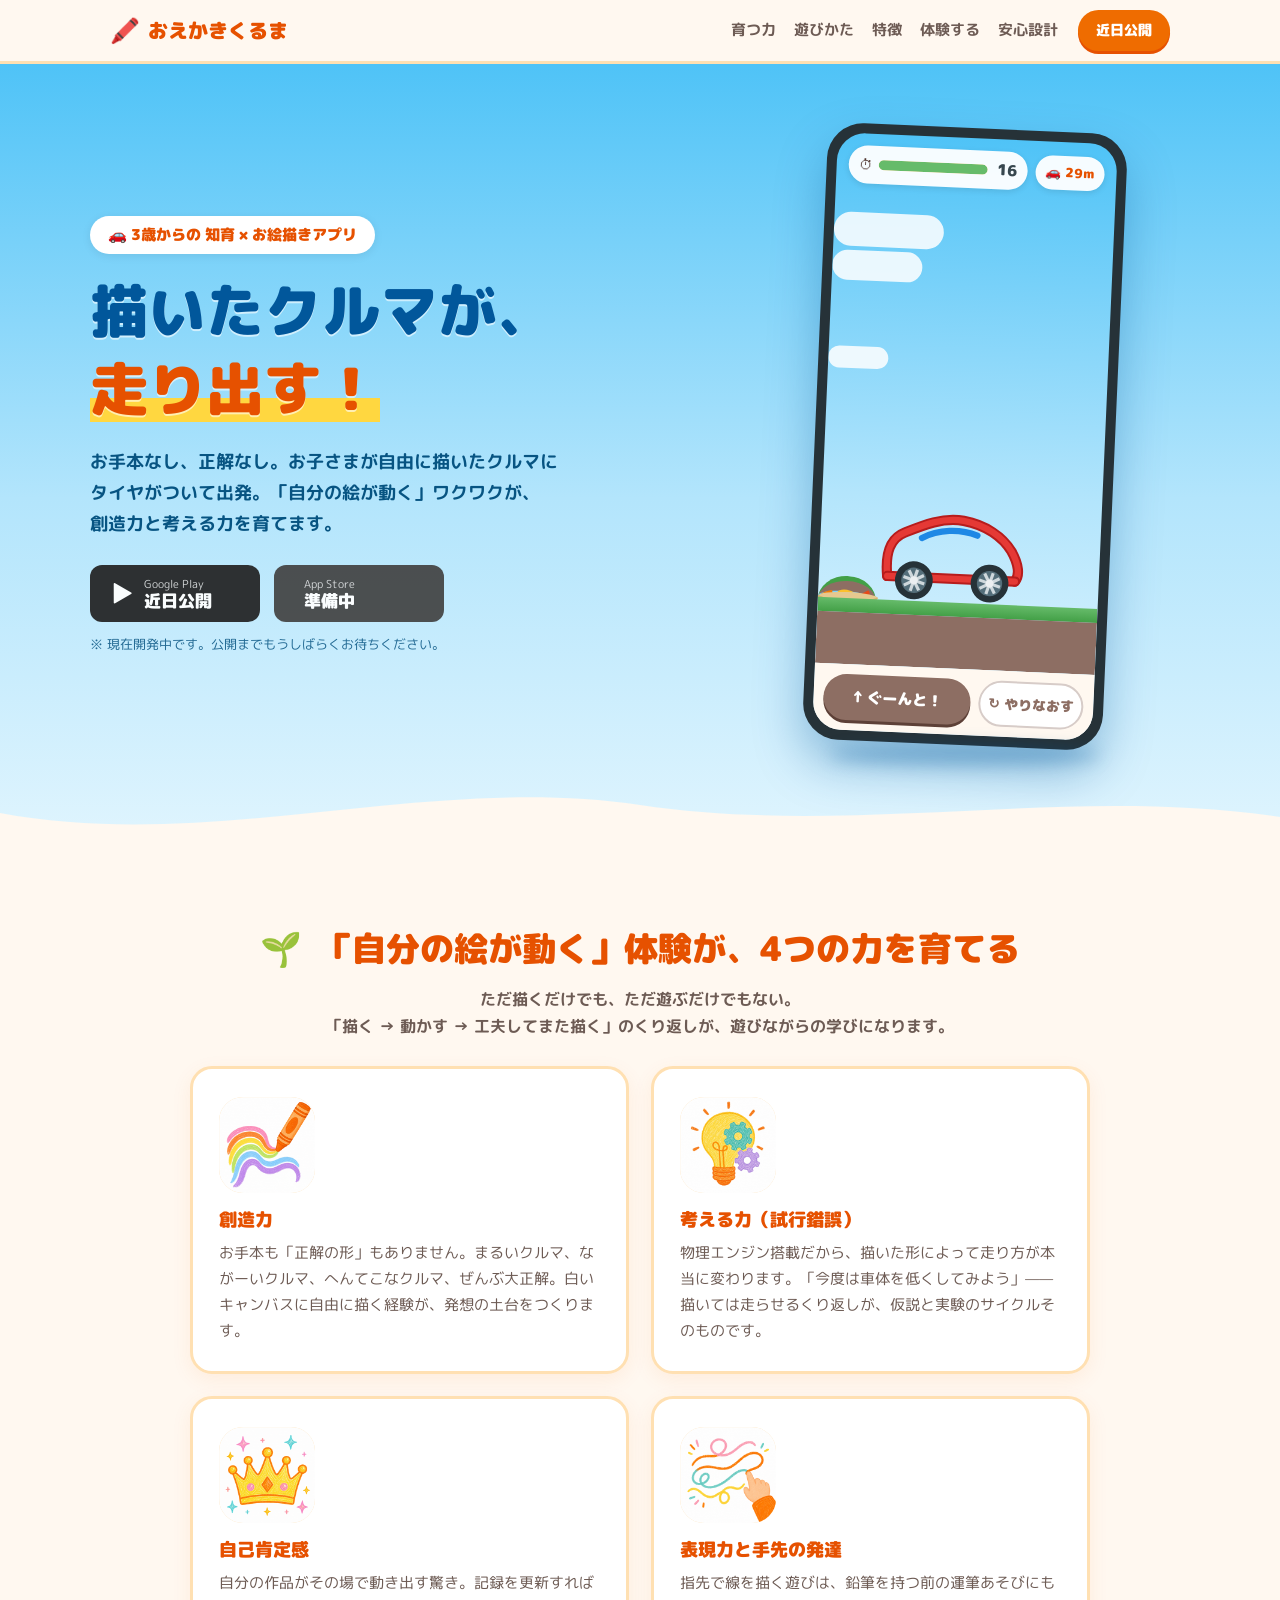
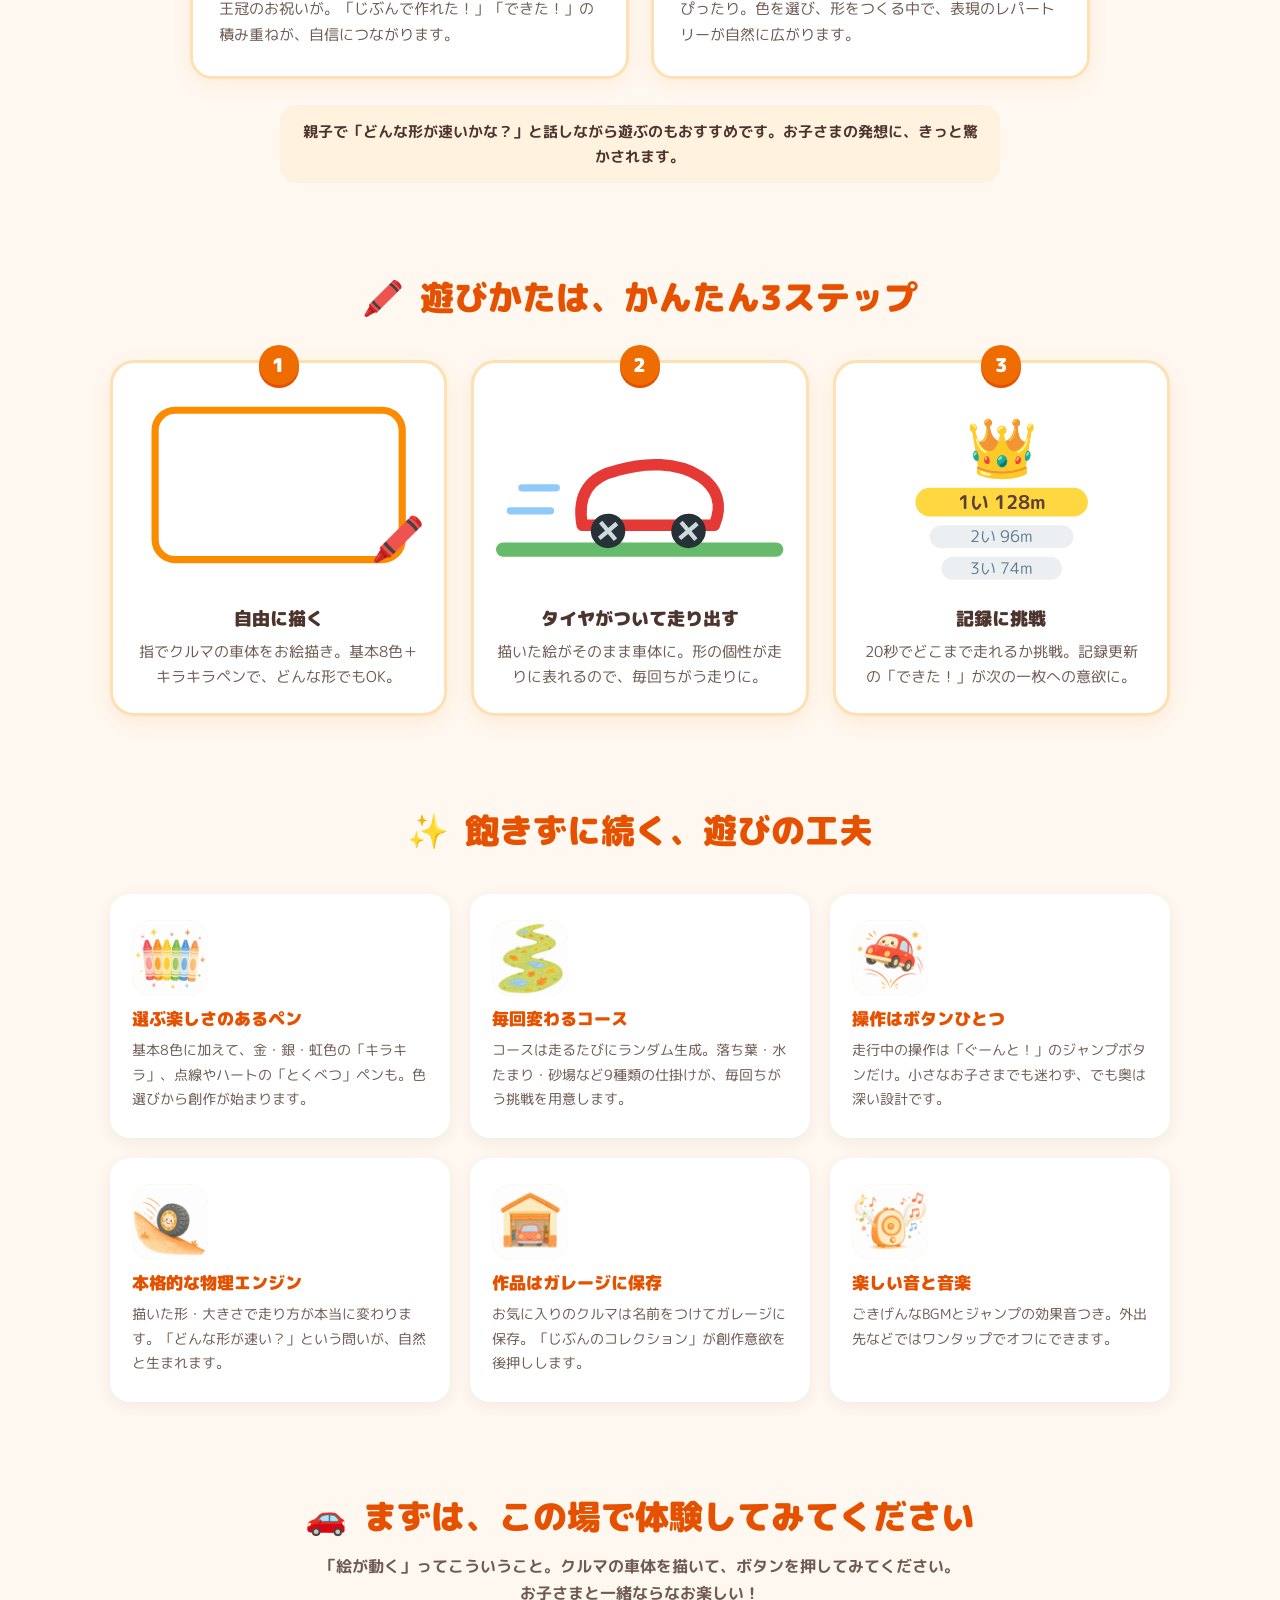
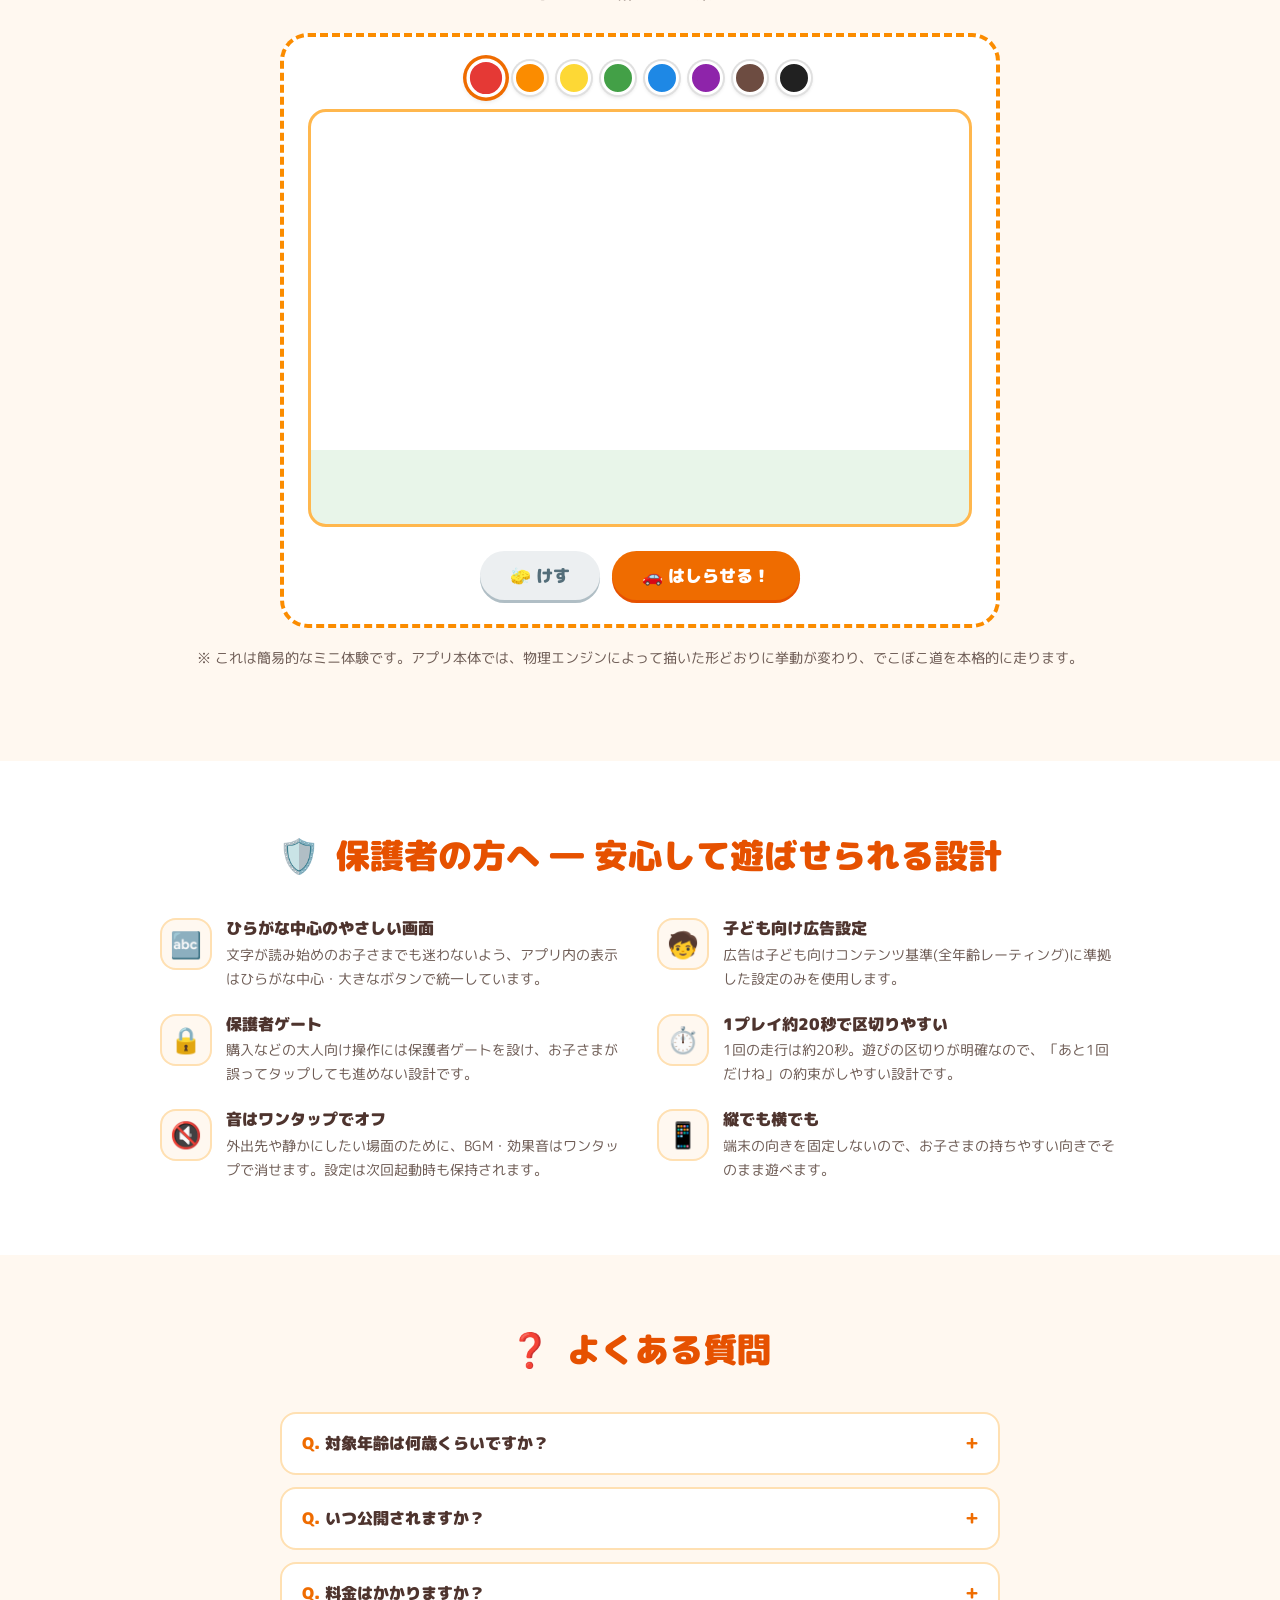
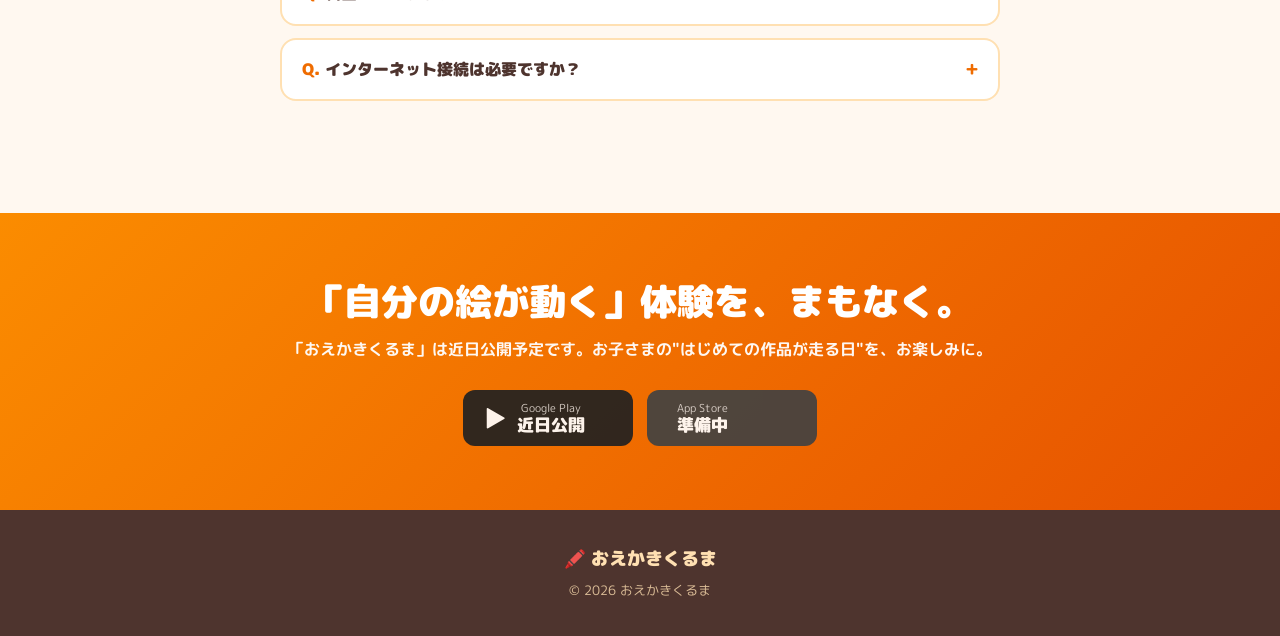
==== index.html @ 4e750eeb "おえかきくるまLPの初版 Co-Authored-By: Claude Fable 5 <noreply@anthropic.com>" ====
<!DOCTYPE html>
<html lang="ja">
<head>
<meta charset="UTF-8">
<meta name="viewport" content="width=device-width, initial-scale=1.0">
<title>おえかきくるま | 描いたクルマが、走り出す。創造力を育む知育お絵描きアプリ</title>
<meta name="description" content="お子さまが自由に描いたクルマに、タイヤがついて走り出す。「自分の絵が動く」体験を通して、創造力・考える力・自己肯定感を育む幼児向け知育アプリ。近日公開！">
<meta property="og:title" content="おえかきくるま | 描いたクルマが、走り出す。">
<meta property="og:description" content="自由なお絵描きが、そのまま走るクルマに。創造力と考える力を育む幼児向け知育アプリ。近日公開！">
<meta property="og:type" content="website">
<link rel="icon" href="assets/favicon.svg" type="image/svg+xml">
<link rel="preconnect" href="https://fonts.googleapis.com">
<link rel="preconnect" href="https://fonts.gstatic.com" crossorigin>
<link href="https://fonts.googleapis.com/css2?family=M+PLUS+Rounded+1c:wght@400;700;900&display=swap" rel="stylesheet">
<link rel="stylesheet" href="css/style.css">
</head>
<body>

<header class="site-header">
  <div class="header-inner">
    <a class="logo" href="#top">
      <span class="logo-icon">🖍️</span>
      <span class="logo-text">おえかきくるま</span>
    </a>
    <nav class="nav">
      <a href="#growth">育つ力</a>
      <a href="#howto">遊びかた</a>
      <a href="#features">特徴</a>
      <a href="#demo">体験する</a>
      <a href="#parents">安心設計</a>
    </nav>
    <a class="header-cta" href="#cta">近日公開</a>
  </div>
</header>

<!-- ============ HERO ============ -->
<section class="hero" id="top">
  <div class="hero-inner">
    <div class="hero-copy">
      <p class="hero-badge">🚗 3歳からの 知育 × お絵描きアプリ</p>
      <h1 class="hero-title">
        描いたクルマが、<br>
        <span class="accent">走り出す！</span>
      </h1>
      <p class="hero-sub">
        お手本なし、正解なし。お子さまが自由に描いたクルマに<br>
        タイヤがついて出発。「自分の絵が動く」ワクワクが、<br>
        創造力と考える力を育てます。
      </p>
      <div class="store-badges">
        <div class="store-badge coming">
          <span class="store-icon">▶</span>
          <span class="store-text"><small>Google Play</small><strong>近日公開</strong></span>
        </div>
        <div class="store-badge coming soon2">
          <span class="store-icon"></span>
          <span class="store-text"><small>App Store</small><strong>準備中</strong></span>
        </div>
      </div>
      <p class="hero-note">※ 現在開発中です。公開までもうしばらくお待ちください。</p>
    </div>

    <!-- スマホモックアップ（ゲーム画面再現） -->
    <div class="hero-phone-wrap">
      <div class="phone">
        <div class="phone-screen">
          <div class="game-hud">
            <div class="timer-pill">
              <span class="timer-icon">⏱</span>
              <span class="timer-bar"><span class="timer-fill"></span></span>
              <span class="timer-num" id="timerNum">20</span>
            </div>
            <div class="dist-badge">🚗 <span id="distNum">0</span>m</div>
          </div>
          <div class="game-sky">
            <div class="cloud c1"></div>
            <div class="cloud c2"></div>
            <div class="cloud c3"></div>
            <!-- 地面の仕掛け(実ゲームの再現: コブ・水たまり・落ち葉・砂場) -->
            <div class="obstacle ob-bump"></div>
            <div class="obstacle ob-puddle"></div>
            <div class="obstacle ob-leaves"><i></i><i></i><i></i></div>
            <div class="obstacle ob-sand"></div>
            <div class="hero-car">
              <svg viewBox="0 0 220 150" width="100%" height="100%" aria-label="てがきのくるま">
                <!-- 手描き風の車体 -->
                <path class="car-body" d="M28 108 C24 78, 30 60, 48 52 C70 42, 96 30, 122 34 C150 38, 172 52, 184 70 C194 86, 196 100, 190 108"
                      fill="none" stroke="#B71C1C" stroke-width="13" stroke-linecap="round"/>
                <path class="car-body-in" d="M28 108 C24 78, 30 60, 48 52 C70 42, 96 30, 122 34 C150 38, 172 52, 184 70 C194 86, 196 100, 190 108"
                      fill="none" stroke="#E53935" stroke-width="8" stroke-linecap="round"/>
                <path d="M28 108 L190 108" stroke="#B71C1C" stroke-width="13" stroke-linecap="round"/>
                <path d="M28 108 L190 108" stroke="#E53935" stroke-width="8" stroke-linecap="round"/>
                <!-- まど -->
                <path d="M70 58 C90 46, 118 44, 140 52" fill="none" stroke="#1E88E5" stroke-width="8" stroke-linecap="round"/>
                <!-- 車輪(SMILで回転) -->
                <g transform="translate(62 112)">
                  <g>
                    <animateTransform attributeName="transform" type="rotate" from="0" to="360" dur="0.7s" repeatCount="indefinite"/>
                    <circle r="24" fill="#263238"/><circle r="16" fill="#546E7A"/>
                    <g stroke="#CFD8DC" stroke-width="4">
                      <line x1="-14" y1="0" x2="14" y2="0"/><line x1="0" y1="-14" x2="0" y2="14"/>
                      <line x1="-10" y1="-10" x2="10" y2="10"/><line x1="-10" y1="10" x2="10" y2="-10"/>
                    </g>
                    <circle r="5" fill="#ECEFF1"/>
                  </g>
                </g>
                <g transform="translate(158 112)">
                  <g>
                    <animateTransform attributeName="transform" type="rotate" from="0" to="360" dur="0.7s" repeatCount="indefinite"/>
                    <circle r="24" fill="#263238"/><circle r="16" fill="#546E7A"/>
                    <g stroke="#CFD8DC" stroke-width="4">
                      <line x1="-14" y1="0" x2="14" y2="0"/><line x1="0" y1="-14" x2="0" y2="14"/>
                      <line x1="-10" y1="-10" x2="10" y2="10"/><line x1="-10" y1="10" x2="10" y2="-10"/>
                    </g>
                    <circle r="5" fill="#ECEFF1"/>
                  </g>
                </g>
              </svg>
            </div>
            <div class="game-ground">
              <div class="grass"></div>
              <div class="soil"></div>
            </div>
          </div>
          <div class="game-buttons">
            <button class="jump-btn" type="button">↑ ぐーんと！</button>
            <span class="retry-btn">↻ やりなおす</span>
          </div>
        </div>
      </div>
      <div class="phone-shadow"></div>
    </div>
  </div>
  <div class="hero-wave"><svg viewBox="0 0 1440 90" preserveAspectRatio="none"><path d="M0,48 C240,88 480,8 720,40 C960,72 1200,20 1440,52 L1440,90 L0,90 Z" fill="#FFF8F0"/></svg></div>
</section>

<!-- ============ GROWTH ============ -->
<section class="section growth" id="growth">
  <h2 class="section-title"><span class="title-deco">🌱</span> 「自分の絵が動く」体験が、4つの力を育てる</h2>
  <p class="section-lead">ただ描くだけでも、ただ遊ぶだけでもない。<br>「描く → 動かす → 工夫してまた描く」のくり返しが、遊びながらの学びになります。</p>
  <div class="growth-grid">
    <div class="growth-card">
      <div class="growth-icon">
        <img src="assets/growth/creativity.png" alt="クレヨンが虹色の波線を描いているイラスト" loading="lazy">
      </div>
      <h3>創造力</h3>
      <p>お手本も「正解の形」もありません。まるいクルマ、ながーいクルマ、へんてこなクルマ、ぜんぶ大正解。白いキャンバスに自由に描く経験が、発想の土台をつくります。</p>
    </div>
    <div class="growth-card">
      <div class="growth-icon">
        <img src="assets/growth/thinking.png" alt="ひらめきの電球と歯車のイラスト" loading="lazy">
      </div>
      <h3>考える力（試行錯誤）</h3>
      <p>物理エンジン搭載だから、描いた形によって走り方が本当に変わります。「今度は車体を低くしてみよう」——描いては走らせるくり返しが、仮説と実験のサイクルそのものです。</p>
    </div>
    <div class="growth-card">
      <div class="growth-icon">
        <img src="assets/growth/confidence.png" alt="金の王冠ときらめきのイラスト" loading="lazy">
      </div>
      <h3>自己肯定感</h3>
      <p>自分の作品がその場で動き出す驚き。記録を更新すれば王冠のお祝いが。「じぶんで作れた！」「できた！」の積み重ねが、自信につながります。</p>
    </div>
    <div class="growth-card">
      <div class="growth-icon">
        <img src="assets/growth/expression.png" alt="子供の手が指先で色とりどりの線を描いているイラスト" loading="lazy">
      </div>
      <h3>表現力と手先の発達</h3>
      <p>指先で線を描く遊びは、鉛筆を持つ前の運筆あそびにもぴったり。色を選び、形をつくる中で、表現のレパートリーが自然に広がります。</p>
    </div>
  </div>
  <p class="growth-note">親子で「どんな形が速いかな？」と話しながら遊ぶのもおすすめです。お子さまの発想に、きっと驚かされます。</p>
</section>

<!-- ============ HOW TO ============ -->
<section class="section howto" id="howto">
  <h2 class="section-title"><span class="title-deco">🖍️</span> 遊びかたは、かんたん3ステップ</h2>
  <div class="steps">
    <div class="step-card">
      <div class="step-num">1</div>
      <div class="step-illust illust-draw">
        <svg viewBox="0 0 200 140" width="100%">
          <rect x="14" y="12" width="172" height="104" rx="14" fill="#fff" stroke="#FB8C00" stroke-width="5"/>
          <path class="draw-anim" d="M50 90 C46 66 58 54 76 50 C98 44 122 44 140 54 C154 62 158 76 152 90 L50 90"
                fill="none" stroke="#E53935" stroke-width="8" stroke-linecap="round" stroke-linejoin="round"/>
          <text x="164" y="112" font-size="30">🖍️</text>
        </svg>
      </div>
      <h3 class="step-title">自由に描く</h3>
      <p class="step-text">指でクルマの車体をお絵描き。基本8色＋キラキラペンで、どんな形でもOK。</p>
    </div>
    <div class="step-card">
      <div class="step-num">2</div>
      <div class="step-illust">
        <svg viewBox="0 0 200 140" width="100%">
          <rect x="0" y="104" width="200" height="10" rx="5" fill="#66BB6A"/>
          <g class="mini-car-move">
            <path d="M60 92 C56 70 66 58 84 54 C104 48 126 48 142 58 C154 66 158 78 152 92 L60 92" fill="none" stroke="#E53935" stroke-width="8" stroke-linecap="round" stroke-linejoin="round"/>
            <g transform="translate(78 96)"><g><animateTransform attributeName="transform" type="rotate" from="0" to="360" dur="0.6s" repeatCount="indefinite"/><circle r="12" fill="#263238"/><line x1="-8" y1="0" x2="8" y2="0" stroke="#CFD8DC" stroke-width="3"/><line x1="0" y1="-8" x2="0" y2="8" stroke="#CFD8DC" stroke-width="3"/></g></g>
            <g transform="translate(134 96)"><g><animateTransform attributeName="transform" type="rotate" from="0" to="360" dur="0.6s" repeatCount="indefinite"/><circle r="12" fill="#263238"/><line x1="-8" y1="0" x2="8" y2="0" stroke="#CFD8DC" stroke-width="3"/><line x1="0" y1="-8" x2="0" y2="8" stroke="#CFD8DC" stroke-width="3"/></g></g>
          </g>
          <g stroke="#90CAF9" stroke-width="5" stroke-linecap="round">
            <line x1="18" y1="66" x2="42" y2="66"/><line x1="10" y1="82" x2="38" y2="82"/>
          </g>
        </svg>
      </div>
      <h3 class="step-title">タイヤがついて走り出す</h3>
      <p class="step-text">描いた絵がそのまま車体に。形の個性が走りに表れるので、毎回ちがう走りに。</p>
    </div>
    <div class="step-card">
      <div class="step-num">3</div>
      <div class="step-illust">
        <svg viewBox="0 0 200 140" width="100%">
          <text x="100" y="52" text-anchor="middle" font-size="40" class="crown-bounce">👑</text>
          <rect x="40" y="66" width="120" height="20" rx="10" fill="#FFD740"/>
          <text x="100" y="81" text-anchor="middle" font-size="13" font-weight="bold" fill="#5D4037">1い 128m</text>
          <rect x="50" y="92" width="100" height="16" rx="8" fill="#ECEFF1"/>
          <text x="100" y="104" text-anchor="middle" font-size="11" fill="#607D8B">2い 96m</text>
          <rect x="58" y="114" width="84" height="16" rx="8" fill="#ECEFF1"/>
          <text x="100" y="126" text-anchor="middle" font-size="11" fill="#607D8B">3い 74m</text>
        </svg>
      </div>
      <h3 class="step-title">記録に挑戦</h3>
      <p class="step-text">20秒でどこまで走れるか挑戦。記録更新の「できた！」が次の一枚への意欲に。</p>
    </div>
  </div>
</section>

<!-- ============ FEATURES ============ -->
<section class="section features" id="features">
  <h2 class="section-title"><span class="title-deco">✨</span> 飽きずに続く、遊びの工夫</h2>
  <div class="feature-grid">
    <div class="feature-card">
      <div class="feature-icon"><img src="assets/features/pens.png" alt="カラフルなクレヨンのイラスト" loading="lazy"></div>
      <h3>選ぶ楽しさのあるペン</h3>
      <p>基本8色に加えて、金・銀・虹色の「キラキラ」、点線やハートの「とくべつ」ペンも。色選びから創作が始まります。</p>
    </div>
    <div class="feature-card">
      <div class="feature-icon"><img src="assets/features/course.png" alt="水たまりや落ち葉のある曲がりくねった道のイラスト" loading="lazy"></div>
      <h3>毎回変わるコース</h3>
      <p>コースは走るたびにランダム生成。落ち葉・水たまり・砂場など9種類の仕掛けが、毎回ちがう挑戦を用意します。</p>
    </div>
    <div class="feature-card">
      <div class="feature-icon"><img src="assets/features/jump.png" alt="ぴょんとジャンプする赤い車のイラスト" loading="lazy"></div>
      <h3>操作はボタンひとつ</h3>
      <p>走行中の操作は「ぐーんと！」のジャンプボタンだけ。小さなお子さまでも迷わず、でも奥は深い設計です。</p>
    </div>
    <div class="feature-card">
      <div class="feature-icon"><img src="assets/features/physics.png" alt="坂道を転がるタイヤのイラスト" loading="lazy"></div>
      <h3>本格的な物理エンジン</h3>
      <p>描いた形・大きさで走り方が本当に変わります。「どんな形が速い？」という問いが、自然と生まれます。</p>
    </div>
    <div class="feature-card">
      <div class="feature-icon"><img src="assets/features/garage.png" alt="ガレージに停まったかわいい車のイラスト" loading="lazy"></div>
      <h3>作品はガレージに保存</h3>
      <p>お気に入りのクルマは名前をつけてガレージに保存。「じぶんのコレクション」が創作意欲を後押しします。</p>
    </div>
    <div class="feature-card">
      <div class="feature-icon"><img src="assets/features/music.png" alt="スピーカーと音符のイラスト" loading="lazy"></div>
      <h3>楽しい音と音楽</h3>
      <p>ごきげんなBGMとジャンプの効果音つき。外出先などではワンタップでオフにできます。</p>
    </div>
  </div>
</section>

<!-- ============ DEMO ============ -->
<section class="section demo" id="demo">
  <h2 class="section-title"><span class="title-deco">🚗</span> まずは、この場で体験してみてください</h2>
  <p class="section-lead">「絵が動く」ってこういうこと。クルマの車体を描いて、ボタンを押してみてください。<br>お子さまと一緒ならなお楽しい！</p>
  <div class="demo-box">
    <div class="demo-draw" id="demoDraw">
      <div class="palette" id="palette"></div>
      <canvas id="drawCanvas" width="640" height="400"></canvas>
      <div class="demo-controls">
        <button class="btn-clear" id="btnClear" type="button">🧽 けす</button>
        <button class="btn-go" id="btnGo" type="button">🚗 はしらせる！</button>
      </div>
    </div>
    <div class="demo-run" id="demoRun" hidden>
      <div class="run-stage" id="runStage">
        <div class="run-clouds"><span>☁️</span><span>☁️</span></div>
        <div class="run-car" id="runCar"></div>
        <div class="run-grass"></div>
        <div class="run-soil"></div>
        <div class="run-goal" id="runGoal" hidden>🎉 ゴール！ 🎉</div>
      </div>
      <div class="demo-controls">
        <button class="btn-clear" id="btnBack" type="button">🖍️ かきなおす</button>
        <button class="btn-go" id="btnAgain" type="button">↻ もういちど</button>
      </div>
    </div>
  </div>
  <p class="demo-note">※ これは簡易的なミニ体験です。アプリ本体では、物理エンジンによって描いた形どおりに挙動が変わり、でこぼこ道を本格的に走ります。</p>
</section>

<!-- ============ PARENTS ============ -->
<section class="section parents" id="parents">
  <h2 class="section-title"><span class="title-deco">🛡️</span> 保護者の方へ ― 安心して遊ばせられる設計</h2>
  <div class="parents-grid">
    <div class="parent-item">
      <span class="parent-icon">🔤</span>
      <div><h3>ひらがな中心のやさしい画面</h3><p>文字が読み始めのお子さまでも迷わないよう、アプリ内の表示はひらがな中心・大きなボタンで統一しています。</p></div>
    </div>
    <div class="parent-item">
      <span class="parent-icon">🧒</span>
      <div><h3>子ども向け広告設定</h3><p>広告は子ども向けコンテンツ基準(全年齢レーティング)に準拠した設定のみを使用します。</p></div>
    </div>
    <div class="parent-item">
      <span class="parent-icon">🔒</span>
      <div><h3>保護者ゲート</h3><p>購入などの大人向け操作には保護者ゲートを設け、お子さまが誤ってタップしても進めない設計です。</p></div>
    </div>
    <div class="parent-item">
      <span class="parent-icon">⏱️</span>
      <div><h3>1プレイ約20秒で区切りやすい</h3><p>1回の走行は約20秒。遊びの区切りが明確なので、「あと1回だけね」の約束がしやすい設計です。</p></div>
    </div>
    <div class="parent-item">
      <span class="parent-icon">🔇</span>
      <div><h3>音はワンタップでオフ</h3><p>外出先や静かにしたい場面のために、BGM・効果音はワンタップで消せます。設定は次回起動時も保持されます。</p></div>
    </div>
    <div class="parent-item">
      <span class="parent-icon">📱</span>
      <div><h3>縦でも横でも</h3><p>端末の向きを固定しないので、お子さまの持ちやすい向きでそのまま遊べます。</p></div>
    </div>
  </div>
</section>

<!-- ============ FAQ ============ -->
<section class="section faq">
  <h2 class="section-title"><span class="title-deco">❓</span> よくある質問</h2>
  <div class="faq-list">
    <details>
      <summary>対象年齢は何歳くらいですか？</summary>
      <p>3歳前後の幼児〜未就学児を主な対象に設計しています。お絵描きができれば遊べるので、もっと小さいお子さまでも保護者の方と一緒に楽しめます。</p>
    </details>
    <details>
      <summary>いつ公開されますか？</summary>
      <p>現在開発の最終段階です。まずは Android (Google Play) から公開し、iOS 版は後日対応予定です。</p>
    </details>
    <details>
      <summary>料金はかかりますか？</summary>
      <p>基本プレイは無料の予定です。ガレージへの保存台数を増やす買い切りオプションを予定しています(月額課金はありません)。</p>
    </details>
    <details>
      <summary>インターネット接続は必要ですか？</summary>
      <p>お絵描きもレースも端末内で動くため、オフラインでも遊べます。</p>
    </details>
  </div>
</section>

<!-- ============ CTA ============ -->
<section class="cta" id="cta">
  <div class="cta-inner">
    <h2>「自分の絵が動く」体験を、まもなく。</h2>
    <p>「おえかきくるま」は近日公開予定です。お子さまの"はじめての作品が走る日"を、お楽しみに。</p>
    <div class="store-badges center">
      <div class="store-badge coming">
        <span class="store-icon">▶</span>
        <span class="store-text"><small>Google Play</small><strong>近日公開</strong></span>
      </div>
      <div class="store-badge coming soon2">
        <span class="store-icon"></span>
        <span class="store-text"><small>App Store</small><strong>準備中</strong></span>
      </div>
    </div>
  </div>
</section>

<footer class="site-footer">
  <p class="footer-logo">🖍️ おえかきくるま</p>
  <p class="footer-copy">&copy; 2026 おえかきくるま</p>
</footer>

<script src="js/main.js"></script>
</body>
</html>
---- css/style.css ----
/* ============================================================
   おえかきくるま LP
   カラー: アプリ本体のテーマを踏襲
   - オレンジ: #EF6C00 / #E65100 / #FB8C00
   - 空:      #4FC3F7 → #B3E5FC → #E1F5FE
   - 芝生:    #66BB6A / #43A047  土: #8D6E63
   - 金:      #FFD740
   ============================================================ */

* { margin: 0; padding: 0; box-sizing: border-box; }

/* hidden属性はどのdisplay指定よりも優先して非表示にする */
[hidden] { display: none !important; }

:root {
  --orange: #EF6C00;
  --orange-deep: #E65100;
  --orange-light: #FB8C00;
  --cream: #FFF8F0;
  --ink: #4E342E;
  --ink-soft: #6D5B54;
  --sky-top: #4FC3F7;
  --sky-mid: #B3E5FC;
  --sky-btm: #E1F5FE;
  --grass: #66BB6A;
  --grass-deep: #43A047;
  --soil: #8D6E63;
  --gold: #FFD740;
}

html { scroll-behavior: smooth; }

body {
  font-family: 'M PLUS Rounded 1c', 'Hiragino Maru Gothic ProN', 'BIZ UDGothic', 'Yu Gothic', sans-serif;
  color: var(--ink);
  background: var(--cream);
  line-height: 1.7;
  overflow-x: hidden;
}

img, svg { max-width: 100%; display: block; }
a { color: inherit; text-decoration: none; }
h1, h2, h3 { line-height: 1.35; }

/* ---------------- Header ---------------- */
.site-header {
  position: sticky; top: 0; z-index: 100;
  background: rgba(255, 248, 240, 0.92);
  backdrop-filter: blur(8px);
  border-bottom: 3px solid #FFE0B2;
}
.header-inner {
  max-width: 1100px; margin: 0 auto; padding: 10px 20px;
  display: flex; align-items: center; gap: 20px;
}
.logo { display: flex; align-items: center; gap: 8px; font-weight: 900; font-size: 1.25rem; color: var(--orange-deep); }
.logo-icon { font-size: 1.5rem; }
.nav { display: flex; gap: 18px; margin-left: auto; font-weight: 700; font-size: 0.95rem; color: var(--ink-soft); }
.nav a:hover { color: var(--orange); }
.header-cta {
  background: var(--orange); color: #fff; font-weight: 900;
  padding: 8px 18px; border-radius: 999px; font-size: 0.9rem;
  box-shadow: 0 3px 0 var(--orange-deep);
  transition: transform 0.15s;
}
.header-cta:hover { transform: translateY(-2px); }

/* ---------------- Hero ---------------- */
.hero {
  position: relative;
  background: linear-gradient(180deg, var(--sky-top) 0%, var(--sky-mid) 55%, var(--sky-btm) 100%);
  padding: 64px 20px 110px;
}
.hero-inner {
  max-width: 1100px; margin: 0 auto;
  display: grid; grid-template-columns: 1.15fr 0.85fr; gap: 40px; align-items: center;
}
.hero-badge {
  display: inline-block;
  background: #fff; color: var(--orange-deep); font-weight: 900;
  padding: 6px 18px; border-radius: 999px; font-size: 0.95rem;
  box-shadow: 0 2px 10px rgba(0,0,0,0.08);
  margin-bottom: 18px;
}
.hero-title {
  font-size: clamp(2.2rem, 5.2vw, 3.6rem);
  font-weight: 900; color: #01579B;
  text-shadow: 0 2px 0 rgba(255,255,255,0.6);
  margin-bottom: 18px;
}
.hero-title .accent {
  color: var(--orange-deep);
  background: linear-gradient(transparent 62%, var(--gold) 62%, var(--gold) 92%, transparent 92%);
}
.hero-sub {
  font-size: clamp(1rem, 2vw, 1.15rem); font-weight: 700; color: #075482;
  margin-bottom: 26px;
}
.hero-note { font-size: 0.8rem; color: #075482; margin-top: 12px; opacity: 0.85; }

/* ストアバッジ */
.store-badges { display: flex; gap: 14px; flex-wrap: wrap; }
.store-badges.center { justify-content: center; }
.store-badge {
  display: flex; align-items: center; gap: 10px;
  background: #212121; color: #fff;
  border-radius: 12px; padding: 8px 20px;
  min-width: 170px;
}
.store-badge .store-icon { font-size: 1.5rem; }
.store-badge .store-text { display: flex; flex-direction: column; line-height: 1.25; }
.store-badge small { font-size: 0.68rem; opacity: 0.8; }
.store-badge strong { font-size: 1.05rem; font-weight: 900; }
.store-badge.coming { opacity: 0.92; }
.store-badge.soon2 { background: #424242; }

/* スマホモックアップ */
.hero-phone-wrap { position: relative; display: flex; justify-content: center; }
.phone {
  width: min(300px, 78vw); aspect-ratio: 9 / 18.5;
  background: #263238; border-radius: 36px; padding: 10px;
  box-shadow: 0 24px 48px rgba(1, 87, 155, 0.35);
  transform: rotate(2.5deg);
}
.phone-screen {
  width: 100%; height: 100%; border-radius: 28px; overflow: hidden;
  background: linear-gradient(180deg, var(--sky-top), var(--sky-mid) 60%, var(--sky-btm));
  display: flex; flex-direction: column; position: relative;
}
.phone-shadow {
  position: absolute; bottom: -22px; left: 50%; transform: translateX(-50%);
  width: 60%; height: 22px; background: rgba(1,87,155,0.25);
  border-radius: 50%; filter: blur(8px);
}

.game-hud { display: flex; align-items: center; gap: 8px; padding: 12px 12px 0; z-index: 3; }
.timer-pill {
  flex: 1; display: flex; align-items: center; gap: 6px;
  background: rgba(255,255,255,0.95); border-radius: 999px; padding: 6px 10px;
  box-shadow: 0 2px 6px rgba(0,0,0,0.1);
}
.timer-icon { font-size: 0.85rem; }
.timer-bar { flex: 1; height: 10px; background: #FFE0B2; border-radius: 999px; overflow: hidden; }
.timer-fill {
  display: block; height: 100%; background: #66BB6A; border-radius: 999px;
  animation: timerDrain 20s linear infinite;
}
@keyframes timerDrain { from { width: 100%; } to { width: 4%; } }
.timer-num { font-weight: 900; font-size: 0.95rem; color: #37474F; min-width: 1.6em; text-align: right; }
.dist-badge {
  background: rgba(255,255,255,0.95); border-radius: 999px; padding: 6px 10px;
  font-weight: 900; font-size: 0.8rem; color: var(--orange-deep);
  box-shadow: 0 2px 6px rgba(0,0,0,0.1);
}

.game-sky { position: relative; flex: 1; overflow: hidden; }
.cloud {
  position: absolute; background: rgba(255,255,255,0.85); border-radius: 999px;
  animation: cloudMove linear infinite;
}
.cloud.c1 { width: 90px; height: 30px; top: 14%; animation-duration: 9s; }
.cloud.c2 { width: 60px; height: 22px; top: 34%; animation-duration: 6.5s; animation-delay: -3s; }
.cloud.c3 { width: 110px; height: 34px; top: 6%; animation-duration: 12s; animation-delay: -6s; }
@keyframes cloudMove { from { left: 110%; } to { left: -45%; } }

.hero-car {
  position: absolute; bottom: 56px; left: 50%; transform: translateX(-54%);
  width: 62%; z-index: 2;
  animation: carBob 0.55s ease-in-out infinite;
}
@keyframes carBob {
  0%, 100% { margin-bottom: 0; }
  50% { margin-bottom: 5px; }
}
/* コブが車の下を通るタイミングで自動ジャンプ(14s周期の前半=横断中の約42%地点) */
.hero-car svg { animation: carJump 14s linear infinite; }
@keyframes carJump {
  0%, 18% { transform: translateY(0) rotate(0deg); }
  20.5% { transform: translateY(-44px) rotate(-5deg); }
  23% { transform: translateY(-50px) rotate(2deg); }
  26.5% { transform: translateY(0) rotate(0deg); }
  27.5% { transform: translateY(-6px); }
  28.5%, 100% { transform: translateY(0); }
}

/* ---- 地面の仕掛け(右から左へ流れる) ----
   14s周期のうち前半7sで横断し、残りは画面外で待機。
   4つを3.5s間隔でずらして配置(速度はそのまま間隔だけ拡大) */
.obstacle {
  position: absolute; z-index: 1;
  animation: obstacleMove 14s linear infinite;
}
@keyframes obstacleMove {
  0% { left: 108%; }
  50%, 100% { left: -30%; }
}
/* コブ: 土の盛り上がり+芝生 */
.ob-bump {
  bottom: 64px; width: 58px; height: 24px;
  background: var(--soil);
  border-radius: 50% 50% 0 0 / 100% 100% 0 0;
  border-top: 5px solid var(--grass-deep);
  animation-delay: 0s;
}
/* 水たまり */
.ob-puddle {
  bottom: 62px; width: 50px; height: 11px;
  background: radial-gradient(ellipse at 50% 35%, #B3E5FC 0%, #4FC3F7 70%);
  border-radius: 50%;
  animation-delay: -3.5s;
}
/* 落ち葉 */
.ob-leaves { bottom: 63px; width: 54px; height: 14px; }
.ob-leaves i {
  position: absolute; width: 15px; height: 9px;
  border-radius: 80% 10% 80% 10%;
}
.ob-leaves i:nth-child(1) { left: 0; bottom: 0; background: #F57C00; transform: rotate(-12deg); }
.ob-leaves i:nth-child(2) { left: 19px; bottom: 3px; background: #FBC02D; transform: rotate(18deg); }
.ob-leaves i:nth-child(3) { left: 38px; bottom: 0; background: #E64A19; transform: rotate(-24deg); }
.ob-leaves { animation-delay: -7s; }
/* 砂場 */
.ob-sand {
  bottom: 62px; width: 60px; height: 10px;
  background: #E6C88F;
  border-radius: 50%;
  box-shadow: inset 0 -2px 0 #D4B26E;
  animation-delay: -10.5s;
}
.game-ground { position: absolute; bottom: 0; left: 0; right: 0; z-index: 1; }
.grass { height: 14px; background: linear-gradient(180deg, var(--grass), var(--grass-deep)); }
.soil { height: 52px; background: var(--soil); }

.game-buttons {
  display: flex; gap: 8px; padding: 10px; background: #FFF8F0; z-index: 3;
}
.jump-btn {
  flex: 1.3; border: none; cursor: pointer;
  background: #8D6E63; color: #fff; font-weight: 900; font-size: 0.95rem;
  font-family: inherit;
  padding: 12px 8px; border-radius: 999px;
  box-shadow: 0 3px 0 #5D4037;
  animation: jumpBtnPress 14s linear infinite; /* 自動ジャンプと同期して押される演出 */
}
@keyframes jumpBtnPress {
  0%, 17.5% { transform: scale(1) translateY(0); box-shadow: 0 3px 0 #5D4037; }
  19% { transform: scale(0.94) translateY(3px); box-shadow: 0 0 0 #5D4037; background: #6D4C41; }
  21%, 100% { transform: scale(1) translateY(0); box-shadow: 0 3px 0 #5D4037; }
}
.retry-btn {
  flex: 1; display: flex; align-items: center; justify-content: center;
  background: #fff; color: #8D6E63; font-weight: 900; font-size: 0.85rem;
  border: 2px solid #D7CCC8; border-radius: 999px;
}

.hero-wave { position: absolute; bottom: -1px; left: 0; right: 0; line-height: 0; }
.hero-wave svg { width: 100%; height: 90px; }

/* ---------------- Sections common ---------------- */
.section { max-width: 1100px; margin: 0 auto; padding: 72px 20px 20px; }
.section-title {
  text-align: center; font-size: clamp(1.5rem, 3.4vw, 2.1rem); font-weight: 900;
  color: var(--orange-deep); margin-bottom: 40px;
}
.title-deco { margin-right: 6px; }
.section-lead { text-align: center; font-weight: 700; color: var(--ink-soft); margin: -26px 0 26px; }

/* ---------------- Growth (知育ポイント) ---------------- */
.growth-grid { display: grid; grid-template-columns: repeat(2, 1fr); gap: 22px; max-width: 900px; margin: 0 auto; }
.growth-card {
  display: flex; flex-direction: column;
  background: #fff; border-radius: 22px; padding: 28px 26px;
  border: 3px solid #FFE0B2;
  box-shadow: 0 6px 20px rgba(239, 108, 0, 0.08);
}
.growth-icon {
  width: 96px; height: 96px; border-radius: 24px;
  overflow: hidden;
  background: #fff;
  box-shadow: inset 0 0 0 3px #FFE0B2;
  margin-bottom: 14px;
}
.growth-icon img { width: 100%; height: 100%; object-fit: cover; }
.growth-card h3 { font-size: 1.15rem; font-weight: 900; color: var(--orange-deep); margin-bottom: 8px; }
.growth-card p { font-size: 0.95rem; color: var(--ink-soft); }
.growth-note {
  max-width: 720px; margin: 26px auto 0; text-align: center;
  background: #FFF3E0; border-radius: 16px; padding: 14px 22px;
  font-size: 0.92rem; font-weight: 700; color: var(--ink);
}

/* ---------------- Steps ---------------- */
.steps { display: grid; grid-template-columns: repeat(3, 1fr); gap: 24px; }
.step-card {
  position: relative; background: #fff; border-radius: 24px; padding: 30px 22px 24px;
  box-shadow: 0 6px 20px rgba(239, 108, 0, 0.1);
  border: 3px solid #FFE0B2;
  text-align: center;
}
.step-num {
  position: absolute; top: -18px; left: 50%; transform: translateX(-50%);
  width: 40px; height: 40px; border-radius: 50%;
  background: var(--orange); color: #fff;
  font-weight: 900; font-size: 1.2rem;
  display: flex; align-items: center; justify-content: center;
  box-shadow: 0 3px 0 var(--orange-deep);
}
.step-illust { margin-bottom: 12px; }
.step-title { font-size: 1.15rem; font-weight: 900; color: var(--ink); margin-bottom: 8px; }
.step-text { font-size: 0.92rem; color: var(--ink-soft); }

/* step1: 描き順アニメ */
.draw-anim {
  stroke-dasharray: 420; stroke-dashoffset: 420;
  animation: drawPath 3.2s ease-in-out infinite;
}
@keyframes drawPath {
  0% { stroke-dashoffset: 420; }
  55%, 85% { stroke-dashoffset: 0; }
  100% { stroke-dashoffset: 0; opacity: 0; }
}
/* step2: 小刻みに走る */
.mini-car-move { animation: miniRun 0.5s ease-in-out infinite; }
@keyframes miniRun { 0%,100% { transform: translateY(0); } 50% { transform: translateY(-3px); } }
/* step3: 王冠 */
.crown-bounce { animation: crownPop 1.6s ease-in-out infinite; transform-box: fill-box; transform-origin: center; }
@keyframes crownPop { 0%,100% { transform: scale(1) rotate(-4deg); } 50% { transform: scale(1.15) rotate(4deg); } }

/* ---------------- Features ---------------- */
.feature-grid { display: grid; grid-template-columns: repeat(3, 1fr); gap: 20px; }
.feature-card {
  background: #fff; border-radius: 20px; padding: 26px 22px;
  box-shadow: 0 4px 16px rgba(78, 52, 46, 0.07);
  transition: transform 0.2s, box-shadow 0.2s;
}
.feature-card:hover { transform: translateY(-4px); box-shadow: 0 10px 24px rgba(239,108,0,0.15); }
.feature-icon {
  width: 76px; height: 76px; border-radius: 20px;
  overflow: hidden;
  background: #fff;
  box-shadow: inset 0 0 0 3px #FFE0B2;
  margin-bottom: 12px;
}
.feature-icon img { width: 100%; height: 100%; object-fit: cover; }
.feature-card h3 { font-size: 1.05rem; font-weight: 900; margin-bottom: 8px; color: var(--orange-deep); }
.feature-card p { font-size: 0.9rem; color: var(--ink-soft); }

/* ---------------- Demo ---------------- */
.demo-box {
  background: #fff; border-radius: 28px; padding: 24px;
  border: 4px dashed var(--orange-light);
  max-width: 720px; margin: 0 auto;
}
.palette { display: flex; gap: 10px; justify-content: center; flex-wrap: wrap; margin-bottom: 14px; }
.swatch {
  width: 34px; height: 34px; border-radius: 50%; border: 3px solid #fff; cursor: pointer;
  box-shadow: 0 0 0 2px #E0E0E0, 0 2px 4px rgba(0,0,0,0.15);
  transition: transform 0.12s;
}
.swatch:hover { transform: scale(1.12); }
.swatch.active { box-shadow: 0 0 0 3px var(--orange), 0 2px 6px rgba(0,0,0,0.2); transform: scale(1.15); }

#drawCanvas {
  width: 100%; height: auto; touch-action: none; cursor: crosshair;
  background:
    linear-gradient(180deg, #FFFFFF 82%, #E8F5E9 82%);
  border: 3px solid #FFB74D; border-radius: 18px;
}
.demo-controls { display: flex; gap: 12px; justify-content: center; margin-top: 16px; }
.btn-clear, .btn-go {
  font-family: inherit; font-weight: 900; font-size: 1.05rem;
  border: none; border-radius: 999px; padding: 12px 30px; cursor: pointer;
  transition: transform 0.12s;
}
.btn-clear { background: #ECEFF1; color: #546E7A; box-shadow: 0 3px 0 #B0BEC5; }
.btn-go { background: var(--orange); color: #fff; box-shadow: 0 3px 0 var(--orange-deep); }
.btn-clear:hover, .btn-go:hover { transform: translateY(-2px); }
.btn-go:active, .btn-clear:active { transform: translateY(1px); box-shadow: none; }

.run-stage {
  position: relative; height: 300px; border-radius: 18px; overflow: hidden;
  background: linear-gradient(180deg, var(--sky-top), var(--sky-mid) 60%, var(--sky-btm));
  border: 3px solid #FFB74D;
}
.run-clouds span {
  position: absolute; font-size: 2rem; opacity: 0.9;
  animation: cloudMove linear infinite;
}
.run-clouds span:nth-child(1) { top: 12%; animation-duration: 7s; }
.run-clouds span:nth-child(2) { top: 34%; animation-duration: 10s; animation-delay: -4s; font-size: 1.4rem; }
.run-grass { position: absolute; bottom: 40px; left: 0; right: 0; height: 14px; background: linear-gradient(180deg, var(--grass), var(--grass-deep)); }
.run-soil { position: absolute; bottom: 0; left: 0; right: 0; height: 40px; background: var(--soil); }
.run-car { position: absolute; bottom: 50px; left: 0; will-change: transform; }
.run-car img { display: block; }
.run-car .demo-wheel {
  position: absolute; border-radius: 50%;
  background:
    conic-gradient(#CFD8DC 0 20deg, #546E7A 20deg 90deg, #CFD8DC 90deg 110deg, #546E7A 110deg 180deg,
                   #CFD8DC 180deg 200deg, #546E7A 200deg 270deg, #CFD8DC 270deg 290deg, #546E7A 290deg 360deg);
  border: 4px solid #263238;
  animation: wheelSpinDemo 0.5s linear infinite;
}
@keyframes wheelSpinDemo { to { transform: rotate(360deg); } }
.run-goal {
  position: absolute; inset: 0; display: flex; align-items: center; justify-content: center;
  font-size: clamp(1.6rem, 5vw, 2.4rem); font-weight: 900; color: var(--orange-deep);
  background: rgba(255, 248, 240, 0.75);
  animation: goalPop 0.4s ease-out;
}
@keyframes goalPop { from { transform: scale(0.6); opacity: 0; } to { transform: scale(1); opacity: 1; } }
.demo-note { text-align: center; font-size: 0.85rem; color: var(--ink-soft); margin-top: 18px; }

/* ---------------- Parents ---------------- */
.parents { background: #fff; max-width: none; padding-left: 0; padding-right: 0; padding-bottom: 72px; margin-top: 72px; }
.parents .section-title { padding: 0 20px; }
.parents-grid {
  max-width: 1000px; margin: 0 auto; padding: 0 20px;
  display: grid; grid-template-columns: repeat(2, 1fr); gap: 22px 34px;
}
.parent-item { display: flex; gap: 14px; align-items: flex-start; }
.parent-icon {
  flex-shrink: 0; width: 52px; height: 52px; border-radius: 16px;
  background: var(--cream); font-size: 1.6rem;
  display: flex; align-items: center; justify-content: center;
  box-shadow: inset 0 0 0 2px #FFE0B2;
}
.parent-item h3 { font-size: 1rem; font-weight: 900; color: var(--ink); margin-bottom: 4px; }
.parent-item p { font-size: 0.88rem; color: var(--ink-soft); }

/* ---------------- FAQ ---------------- */
.faq { padding-bottom: 40px; }
.faq-list { max-width: 720px; margin: 0 auto; display: flex; flex-direction: column; gap: 12px; }
.faq-list details {
  background: #fff; border-radius: 16px; border: 2px solid #FFE0B2;
  overflow: hidden;
}
.faq-list summary {
  cursor: pointer; font-weight: 900; padding: 16px 20px; list-style: none;
  position: relative; color: var(--ink);
}
.faq-list summary::-webkit-details-marker { display: none; }
.faq-list summary::before { content: "Q. "; color: var(--orange); }
.faq-list summary::after {
  content: "＋"; position: absolute; right: 18px; color: var(--orange); font-weight: 900;
}
.faq-list details[open] summary::after { content: "－"; }
.faq-list details p { padding: 0 20px 16px 20px; font-size: 0.92rem; color: var(--ink-soft); }

/* ---------------- CTA ---------------- */
.cta {
  margin-top: 72px;
  background: linear-gradient(135deg, var(--orange-light), var(--orange-deep));
  padding: 64px 20px;
  text-align: center; color: #fff;
}
.cta h2 { font-size: clamp(1.6rem, 4vw, 2.3rem); font-weight: 900; margin-bottom: 10px; }
.cta p { font-weight: 700; margin-bottom: 26px; opacity: 0.95; }

/* ---------------- Footer ---------------- */
.site-footer { text-align: center; padding: 34px 20px; background: #4E342E; color: #FFE0B2; }
.footer-logo { font-weight: 900; font-size: 1.1rem; margin-bottom: 6px; }
.footer-copy { font-size: 0.8rem; opacity: 0.8; }

/* ---------------- Responsive ---------------- */
@media (max-width: 860px) {
  .nav { display: none; }
  .hero-inner { grid-template-columns: 1fr; text-align: center; }
  .hero-sub br { display: none; }
  .hero-copy { display: flex; flex-direction: column; align-items: center; }
  .steps { grid-template-columns: 1fr; gap: 34px; max-width: 420px; margin: 0 auto; }
  .feature-grid { grid-template-columns: repeat(2, 1fr); }
  .parents-grid { grid-template-columns: 1fr; }
  .growth-grid { grid-template-columns: 1fr; }
  .section-lead br { display: none; }
  /* 1カラム表示ではカード内のイラストを中央寄せ */
  .growth-icon, .feature-icon { margin-left: auto; margin-right: auto; }
  .growth-card, .feature-card { text-align: center; }
}
@media (max-width: 520px) {
  .feature-grid { grid-template-columns: 1fr; }
  .store-badge { min-width: 150px; padding: 7px 14px; }
  .run-stage { height: 230px; }
}
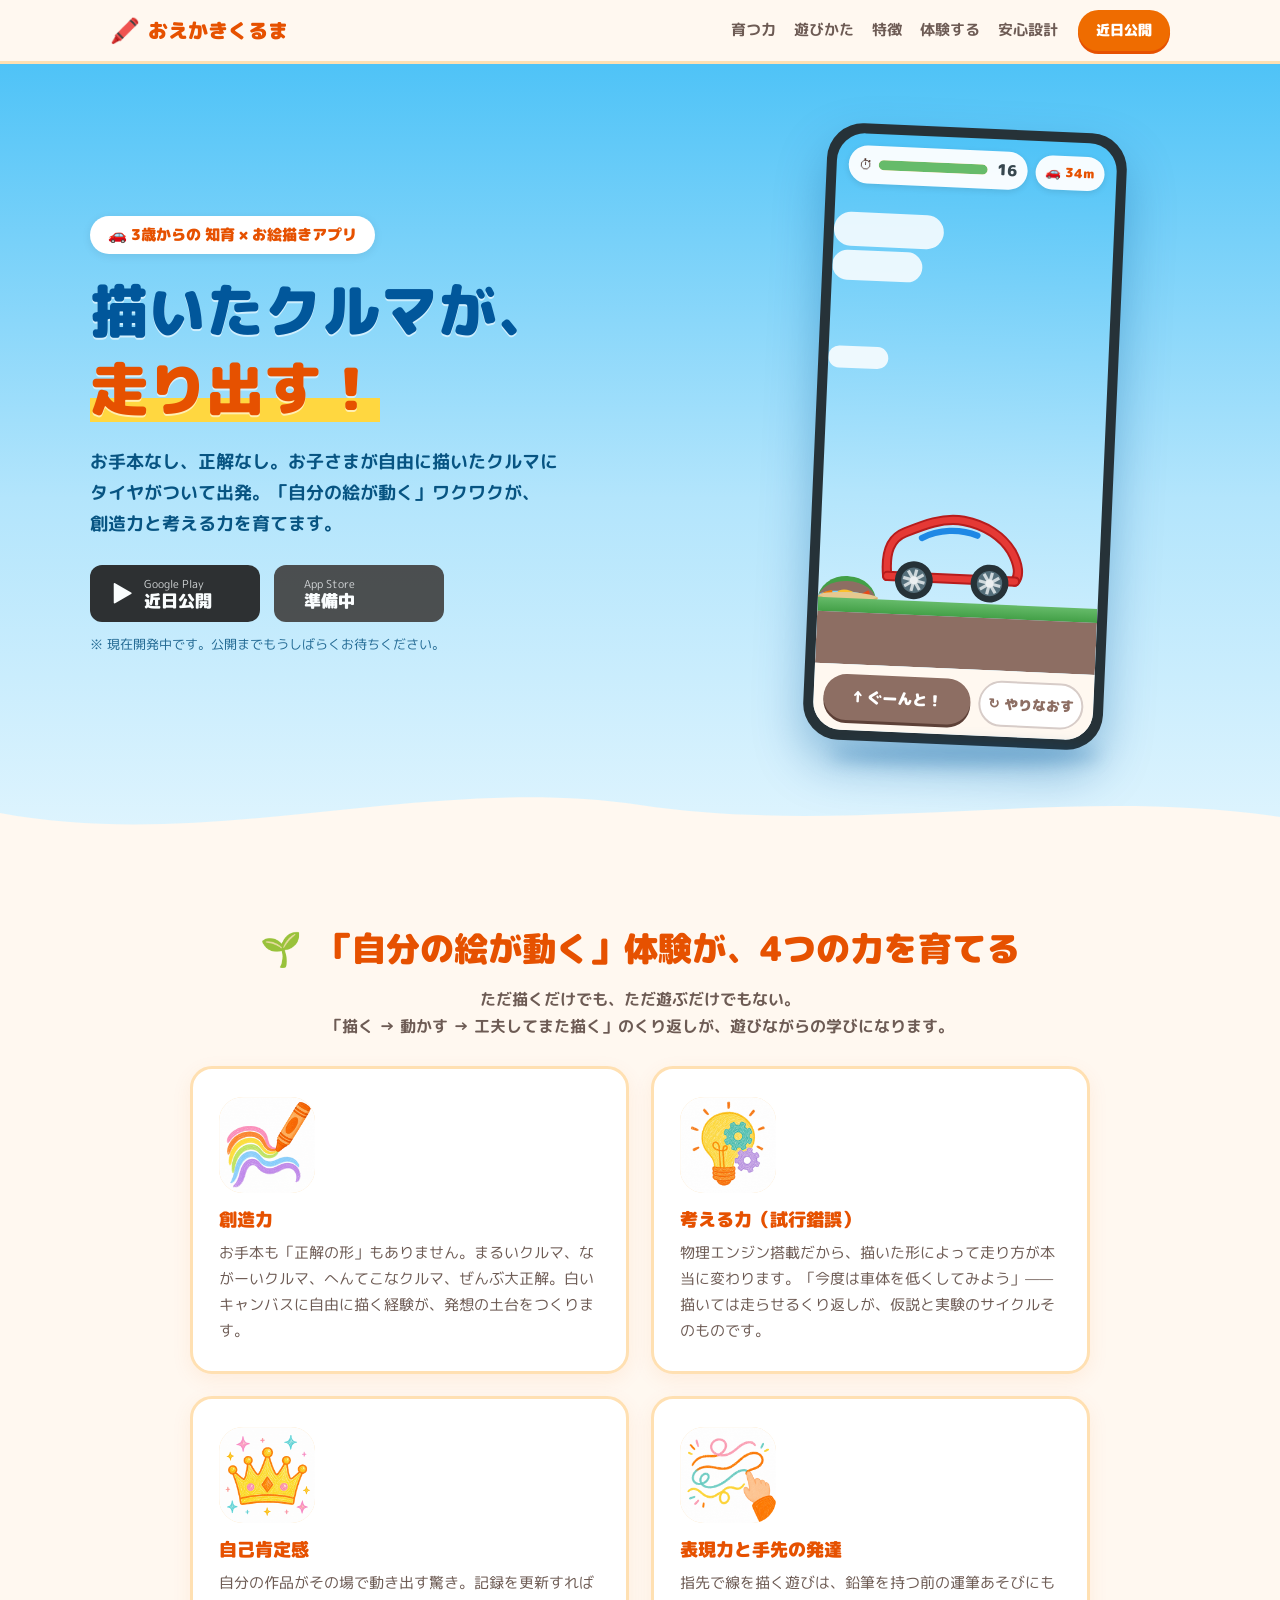
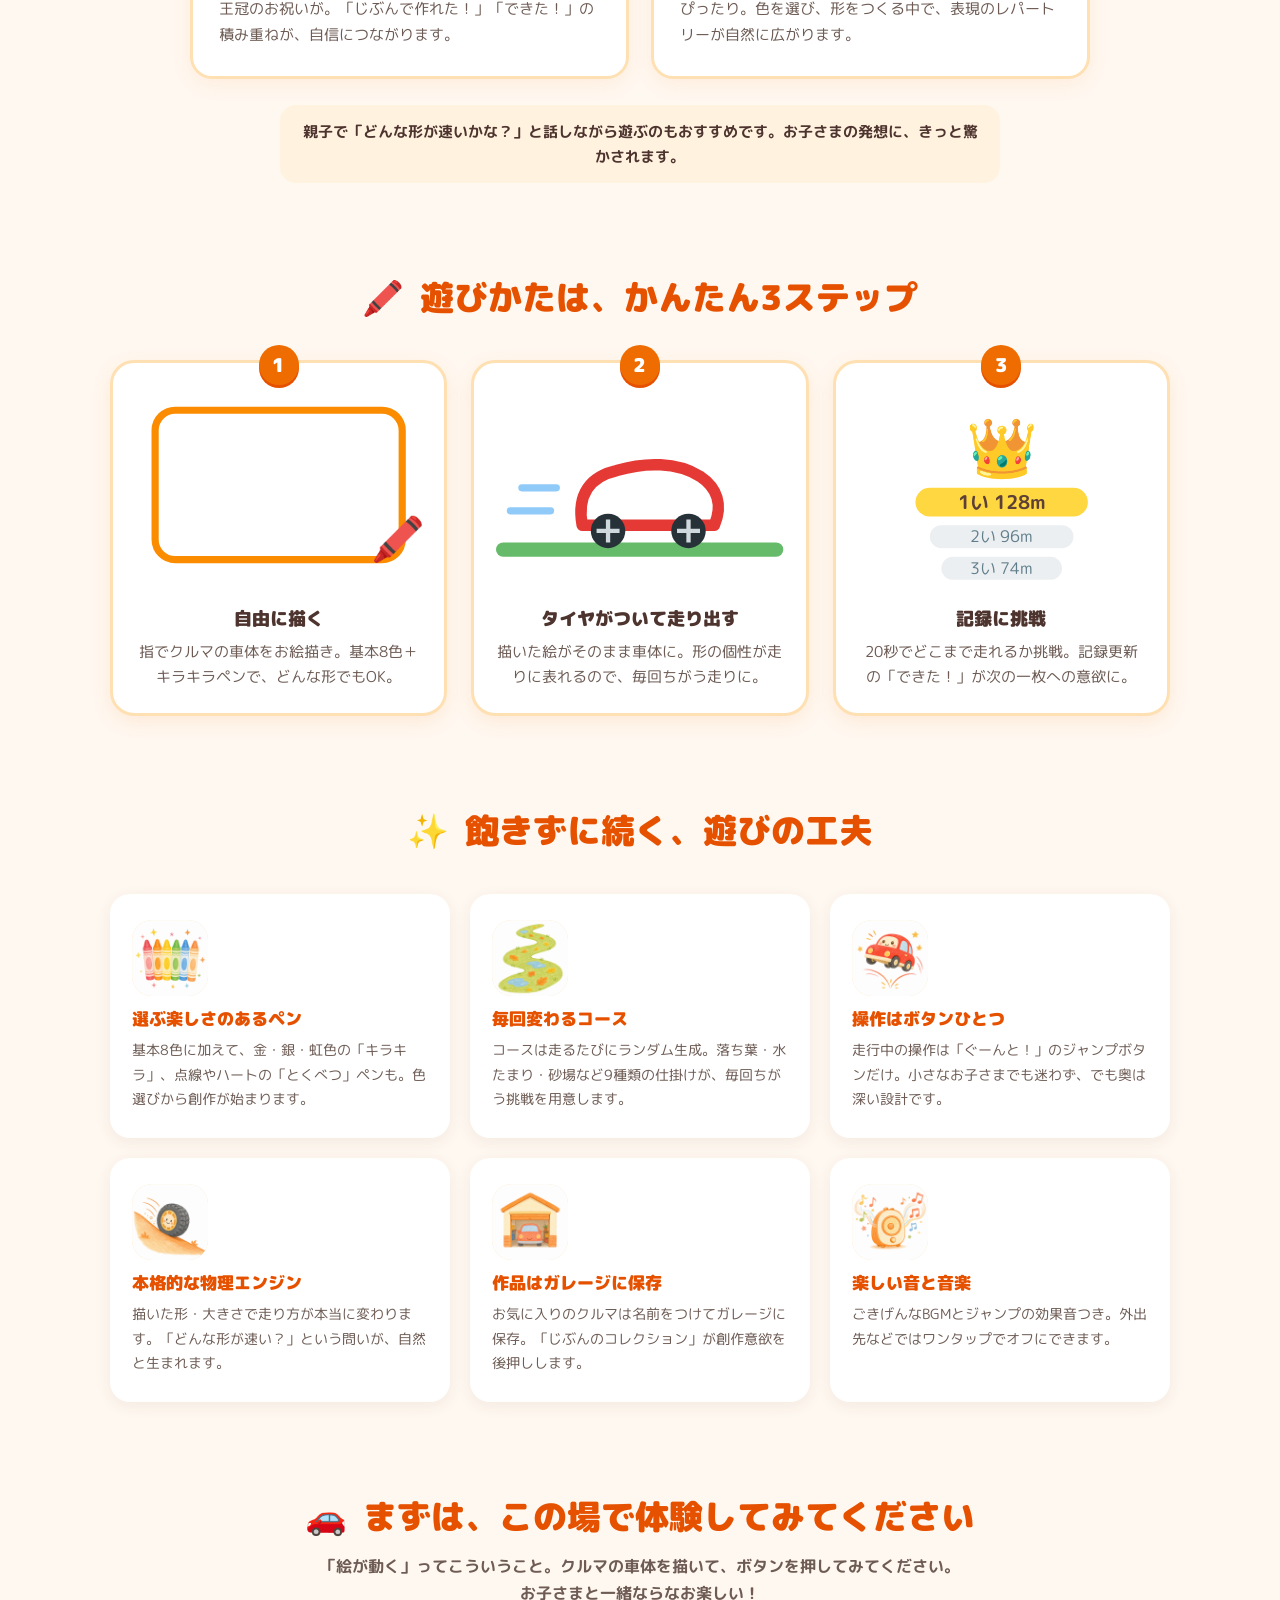
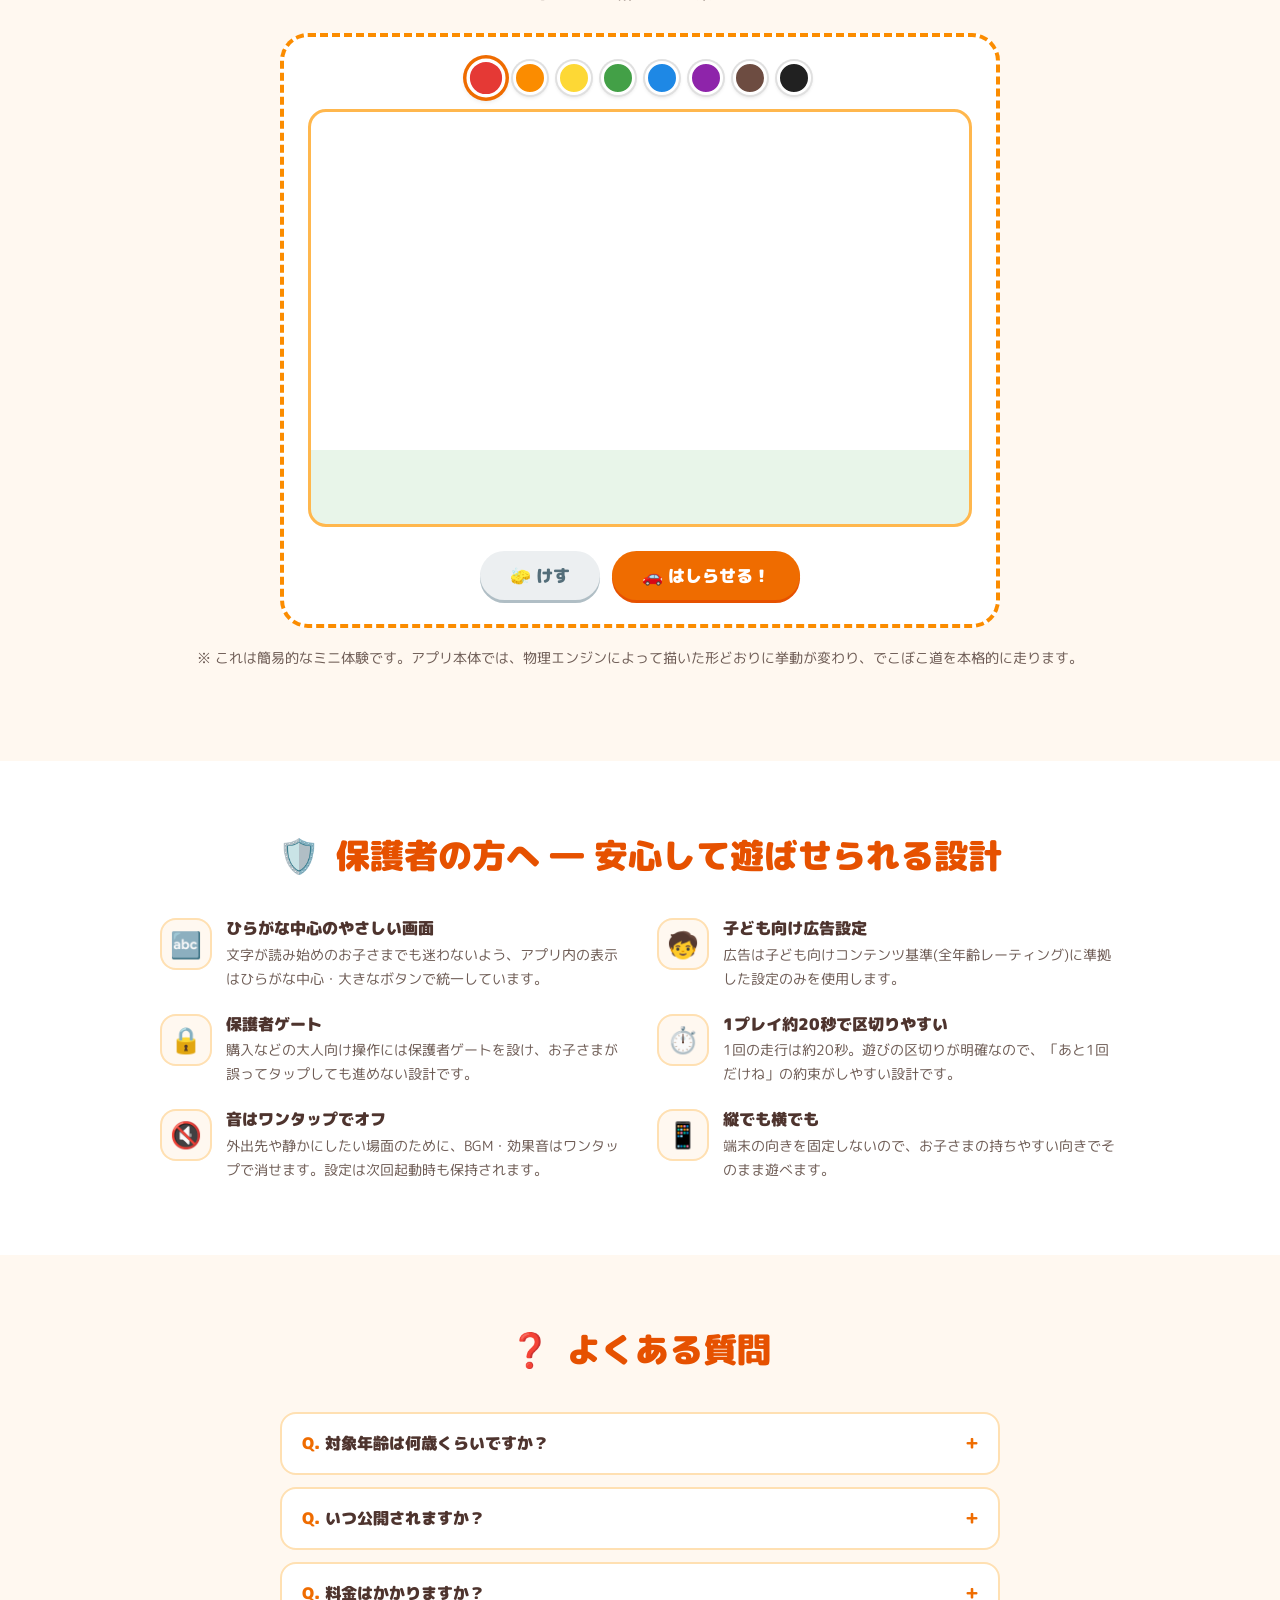
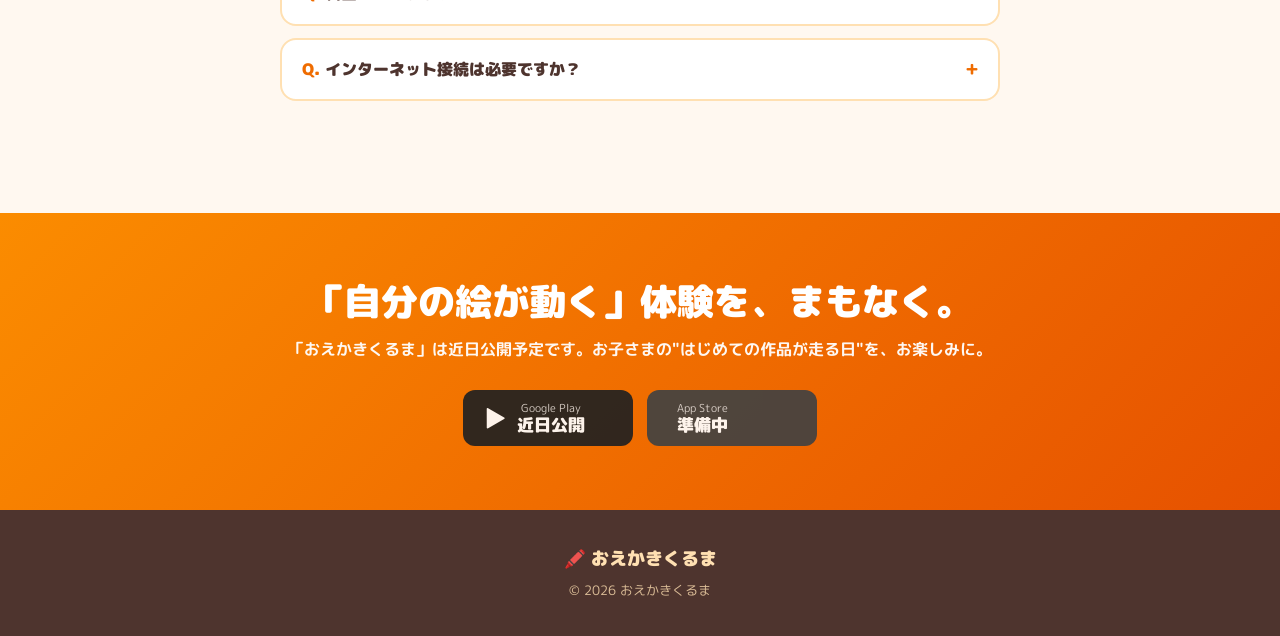
==== commit b30b96e9: "SEO対応: OGP完全化・Twitterカード・JSON-LD・robots.txt・sitemap.xml Co-Authored-By: Claude Fable 5 <noreply@anth" ====
--- a/index.html
+++ b/index.html
@@ -5,9 +5,20 @@
 <meta name="viewport" content="width=device-width, initial-scale=1.0">
 <title>おえかきくるま | 描いたクルマが、走り出す。創造力を育む知育お絵描きアプリ</title>
 <meta name="description" content="お子さまが自由に描いたクルマに、タイヤがついて走り出す。「自分の絵が動く」体験を通して、創造力・考える力・自己肯定感を育む幼児向け知育アプリ。近日公開！">
+<link rel="canonical" href="https://tomiapps.github.io/oekaki-kuruma/">
 <meta property="og:title" content="おえかきくるま | 描いたクルマが、走り出す。">
 <meta property="og:description" content="自由なお絵描きが、そのまま走るクルマに。創造力と考える力を育む幼児向け知育アプリ。近日公開！">
 <meta property="og:type" content="website">
+<meta property="og:url" content="https://tomiapps.github.io/oekaki-kuruma/">
+<meta property="og:image" content="https://tomiapps.github.io/oekaki-kuruma/assets/og-image.png">
+<meta property="og:image:width" content="1200">
+<meta property="og:image:height" content="630">
+<meta property="og:site_name" content="おえかきくるま">
+<meta property="og:locale" content="ja_JP">
+<meta name="twitter:card" content="summary_large_image">
+<meta name="twitter:title" content="おえかきくるま | 描いたクルマが、走り出す。">
+<meta name="twitter:description" content="自由なお絵描きが、そのまま走るクルマに。創造力と考える力を育む幼児向け知育アプリ。近日公開！">
+<meta name="twitter:image" content="https://tomiapps.github.io/oekaki-kuruma/assets/og-image.png">
 <link rel="icon" href="assets/favicon.svg" type="image/svg+xml">
 <link rel="preconnect" href="https://fonts.googleapis.com">
 <link rel="preconnect" href="https://fonts.gstatic.com" crossorigin>
@@ -370,5 +381,62 @@
 </footer>
 
 <script src="js/main.js"></script>
+<script type="application/ld+json">
+{
+  "@context": "https://schema.org",
+  "@graph": [
+    {
+      "@type": "SoftwareApplication",
+      "name": "おえかきくるま",
+      "description": "お子さまが自由に描いたクルマに、タイヤがついて走り出す。創造力・考える力・自己肯定感を育む幼児向け知育お絵描きアプリ。",
+      "url": "https://tomiapps.github.io/oekaki-kuruma/",
+      "image": "https://tomiapps.github.io/oekaki-kuruma/assets/og-image.png",
+      "applicationCategory": "EducationalApplication",
+      "operatingSystem": "Android",
+      "inLanguage": "ja",
+      "offers": { "@type": "Offer", "price": "0", "priceCurrency": "JPY" },
+      "audience": { "@type": "PeopleAudience", "suggestedMinAge": 3 },
+      "author": { "@type": "Organization", "name": "tomiapps" }
+    },
+    {
+      "@type": "FAQPage",
+      "mainEntity": [
+        {
+          "@type": "Question",
+          "name": "対象年齢は何歳くらいですか？",
+          "acceptedAnswer": {
+            "@type": "Answer",
+            "text": "3歳前後の幼児〜未就学児を主な対象に設計しています。お絵描きができれば遊べるので、もっと小さいお子さまでも保護者の方と一緒に楽しめます。"
+          }
+        },
+        {
+          "@type": "Question",
+          "name": "いつ公開されますか？",
+          "acceptedAnswer": {
+            "@type": "Answer",
+            "text": "現在開発の最終段階です。まずは Android (Google Play) から公開し、iOS 版は後日対応予定です。"
+          }
+        },
+        {
+          "@type": "Question",
+          "name": "料金はかかりますか？",
+          "acceptedAnswer": {
+            "@type": "Answer",
+            "text": "基本プレイは無料の予定です。ガレージへの保存台数を増やす買い切りオプションを予定しています(月額課金はありません)。"
+          }
+        },
+        {
+          "@type": "Question",
+          "name": "インターネット接続は必要ですか？",
+          "acceptedAnswer": {
+            "@type": "Answer",
+            "text": "お絵描きもレースも端末内で動くため、オフラインでも遊べます。"
+          }
+        }
+      ]
+    }
+  ]
+}
+</script>
 </body>
 </html>
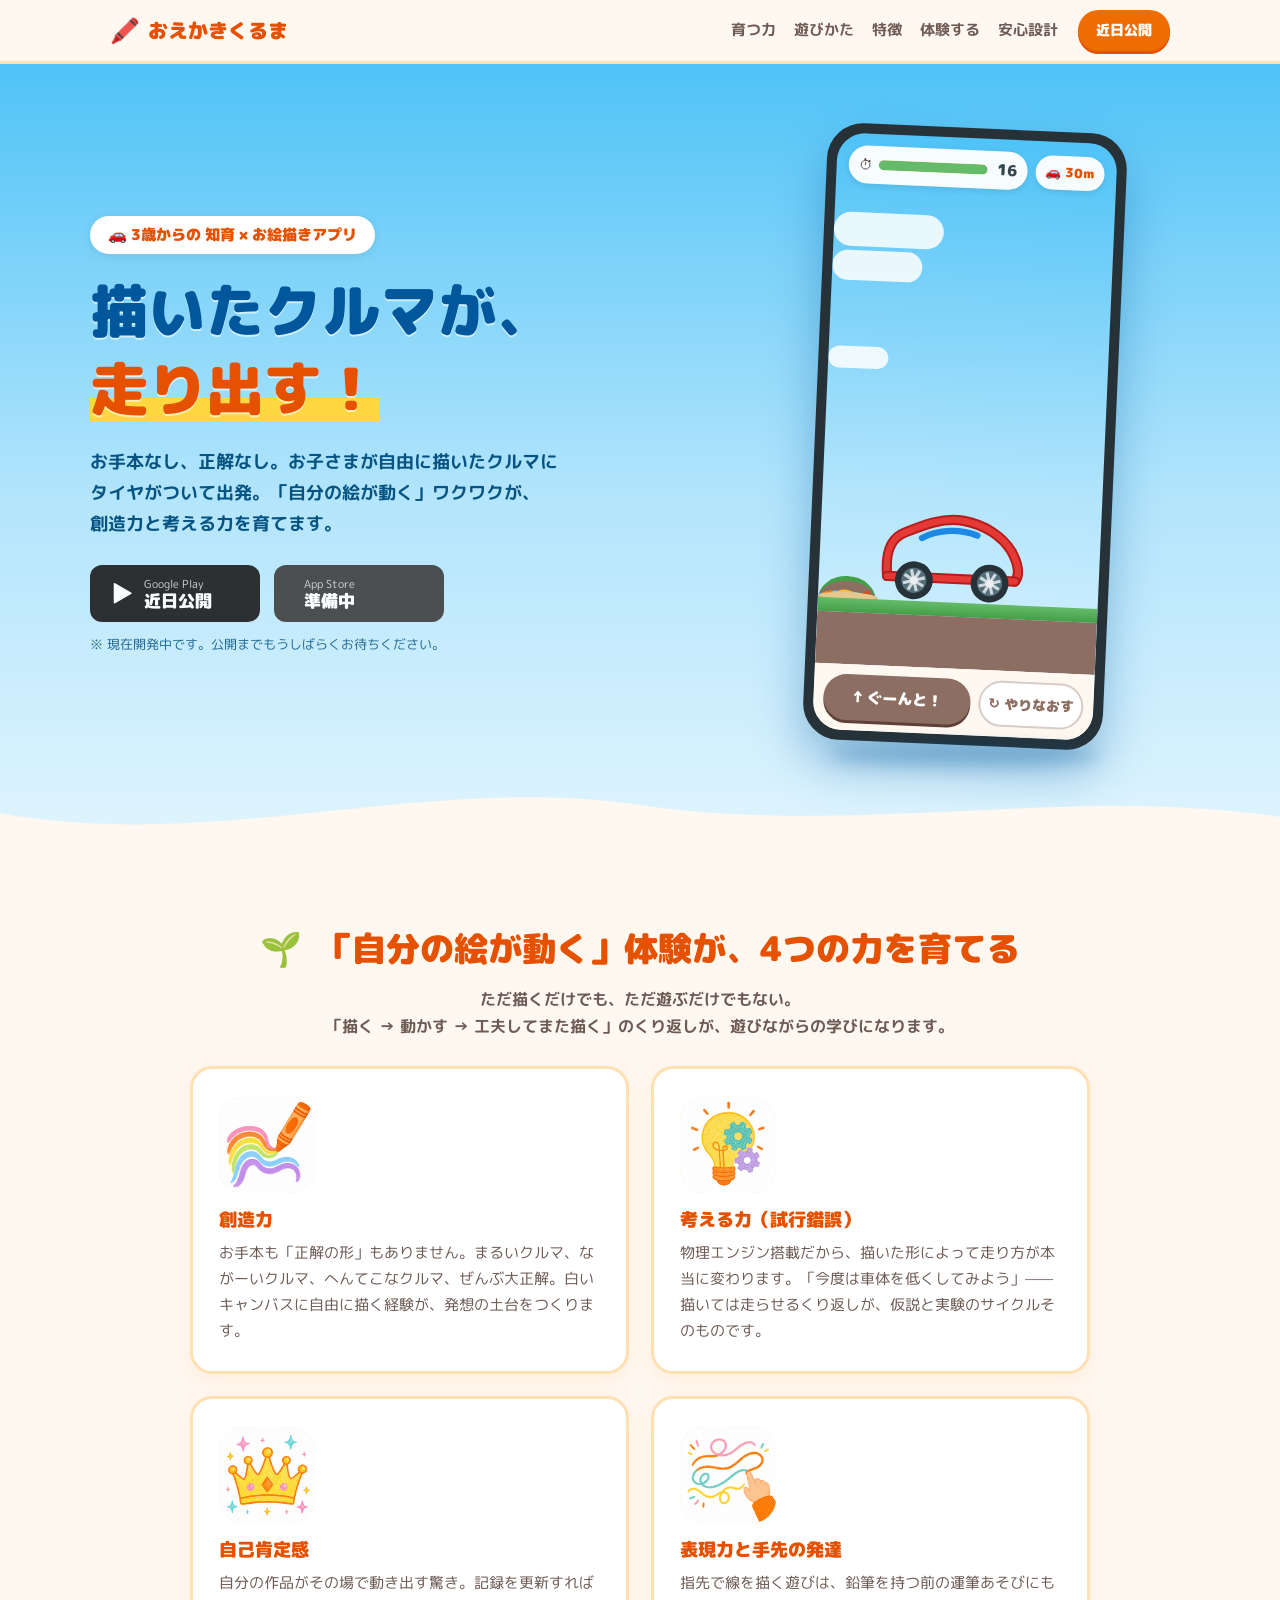
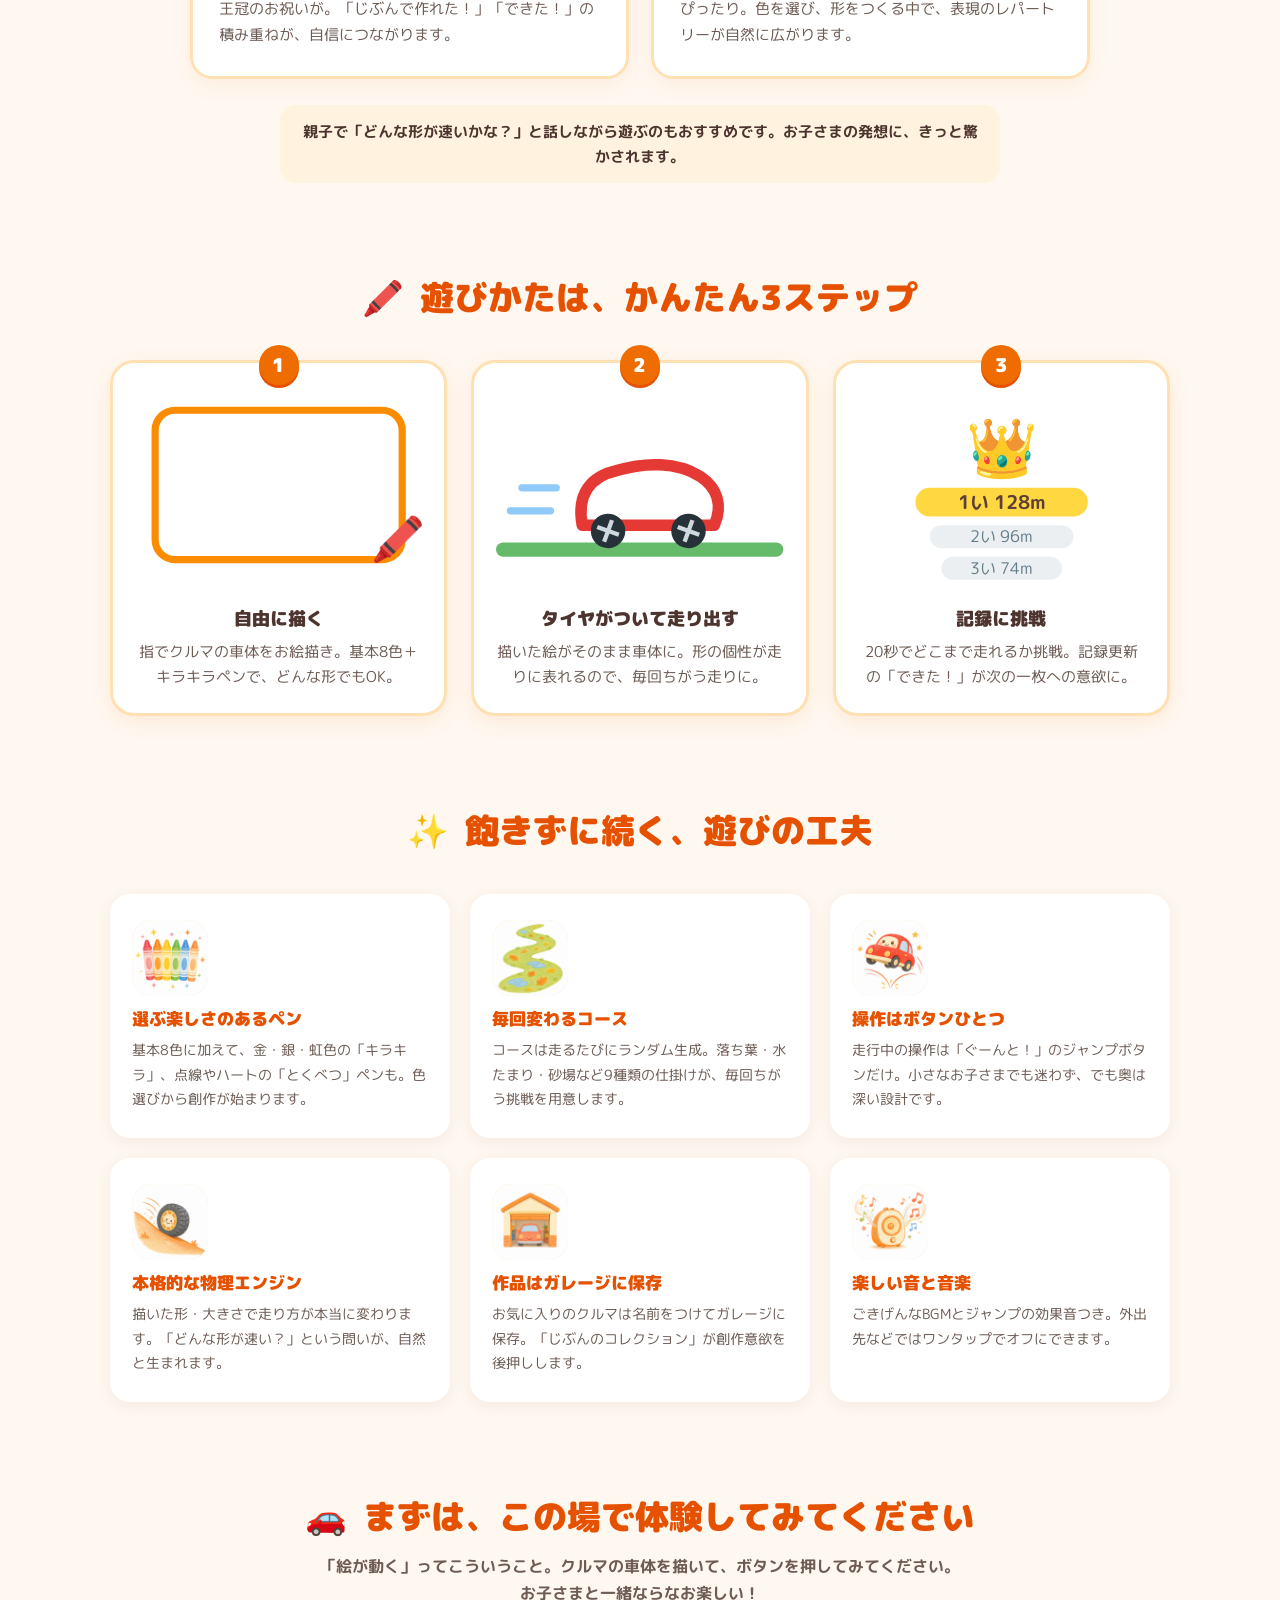
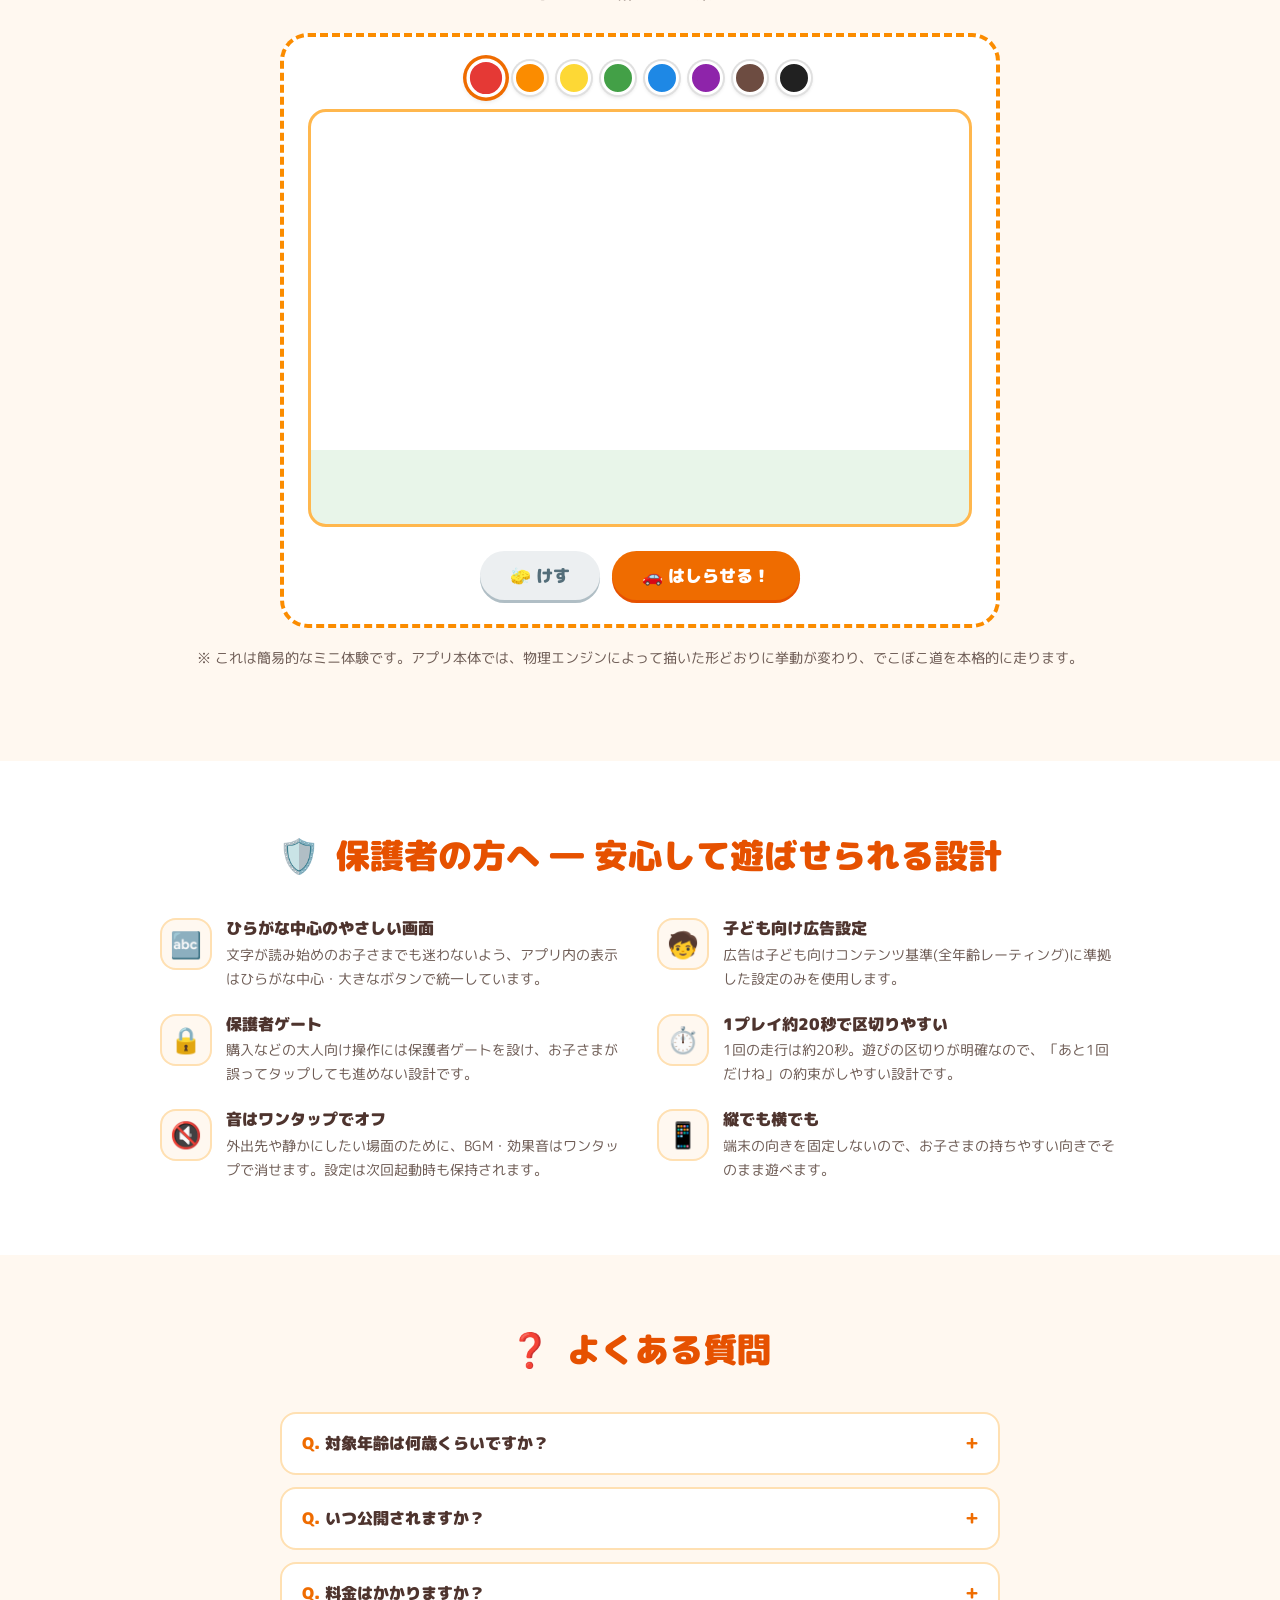
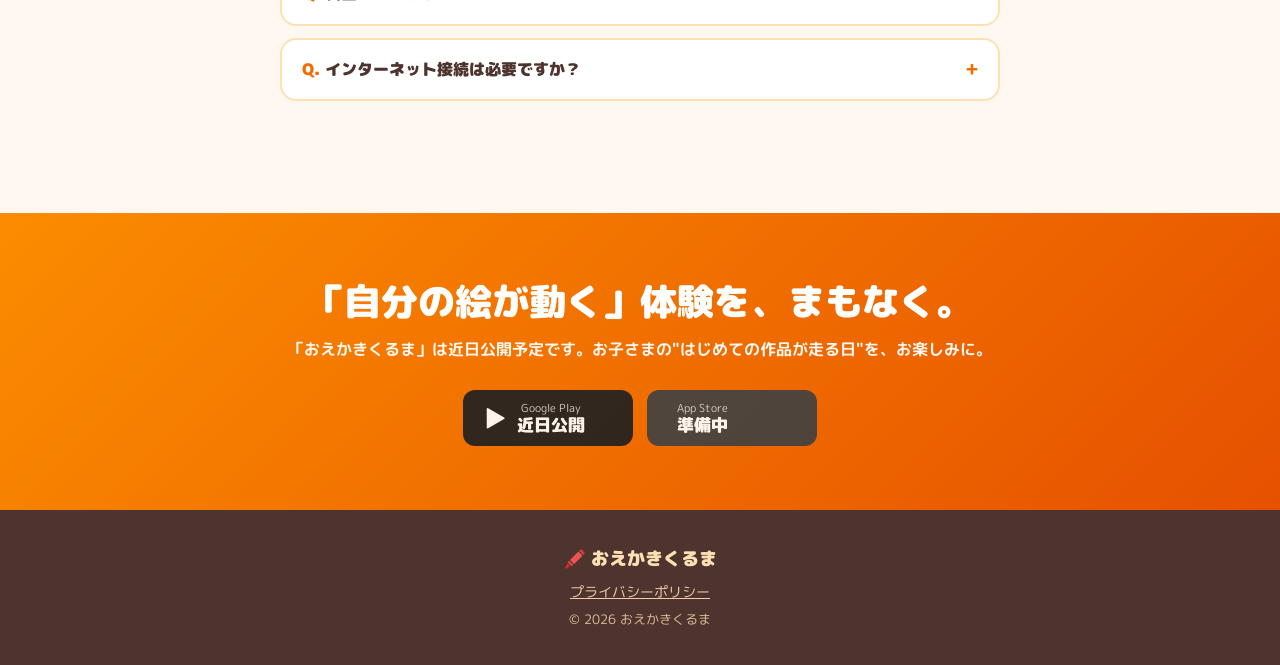
==== commit 4ab6b504: "プライバシーポリシーページを追加 Google Play公開準備の一環。フッターとsitemapにもリンクを追加。  Co-Authored-By: Claude Fable 5 <noreply@a" ====
--- a/index.html
+++ b/index.html
@@ -377,6 +377,7 @@
 
 <footer class="site-footer">
   <p class="footer-logo">🖍️ おえかきくるま</p>
+  <p class="footer-links"><a href="privacy.html">プライバシーポリシー</a></p>
   <p class="footer-copy">&copy; 2026 おえかきくるま</p>
 </footer>
 
--- a/css/style.css
+++ b/css/style.css
@@ -459,6 +459,9 @@
 /* ---------------- Footer ---------------- */
 .site-footer { text-align: center; padding: 34px 20px; background: #4E342E; color: #FFE0B2; }
 .footer-logo { font-weight: 900; font-size: 1.1rem; margin-bottom: 6px; }
+.footer-links { font-size: 0.85rem; margin-bottom: 6px; }
+.footer-links a { text-decoration: underline; opacity: 0.9; }
+.footer-links a:hover { opacity: 1; color: #FFD740; }
 .footer-copy { font-size: 0.8rem; opacity: 0.8; }
 
 /* ---------------- Responsive ---------------- */
